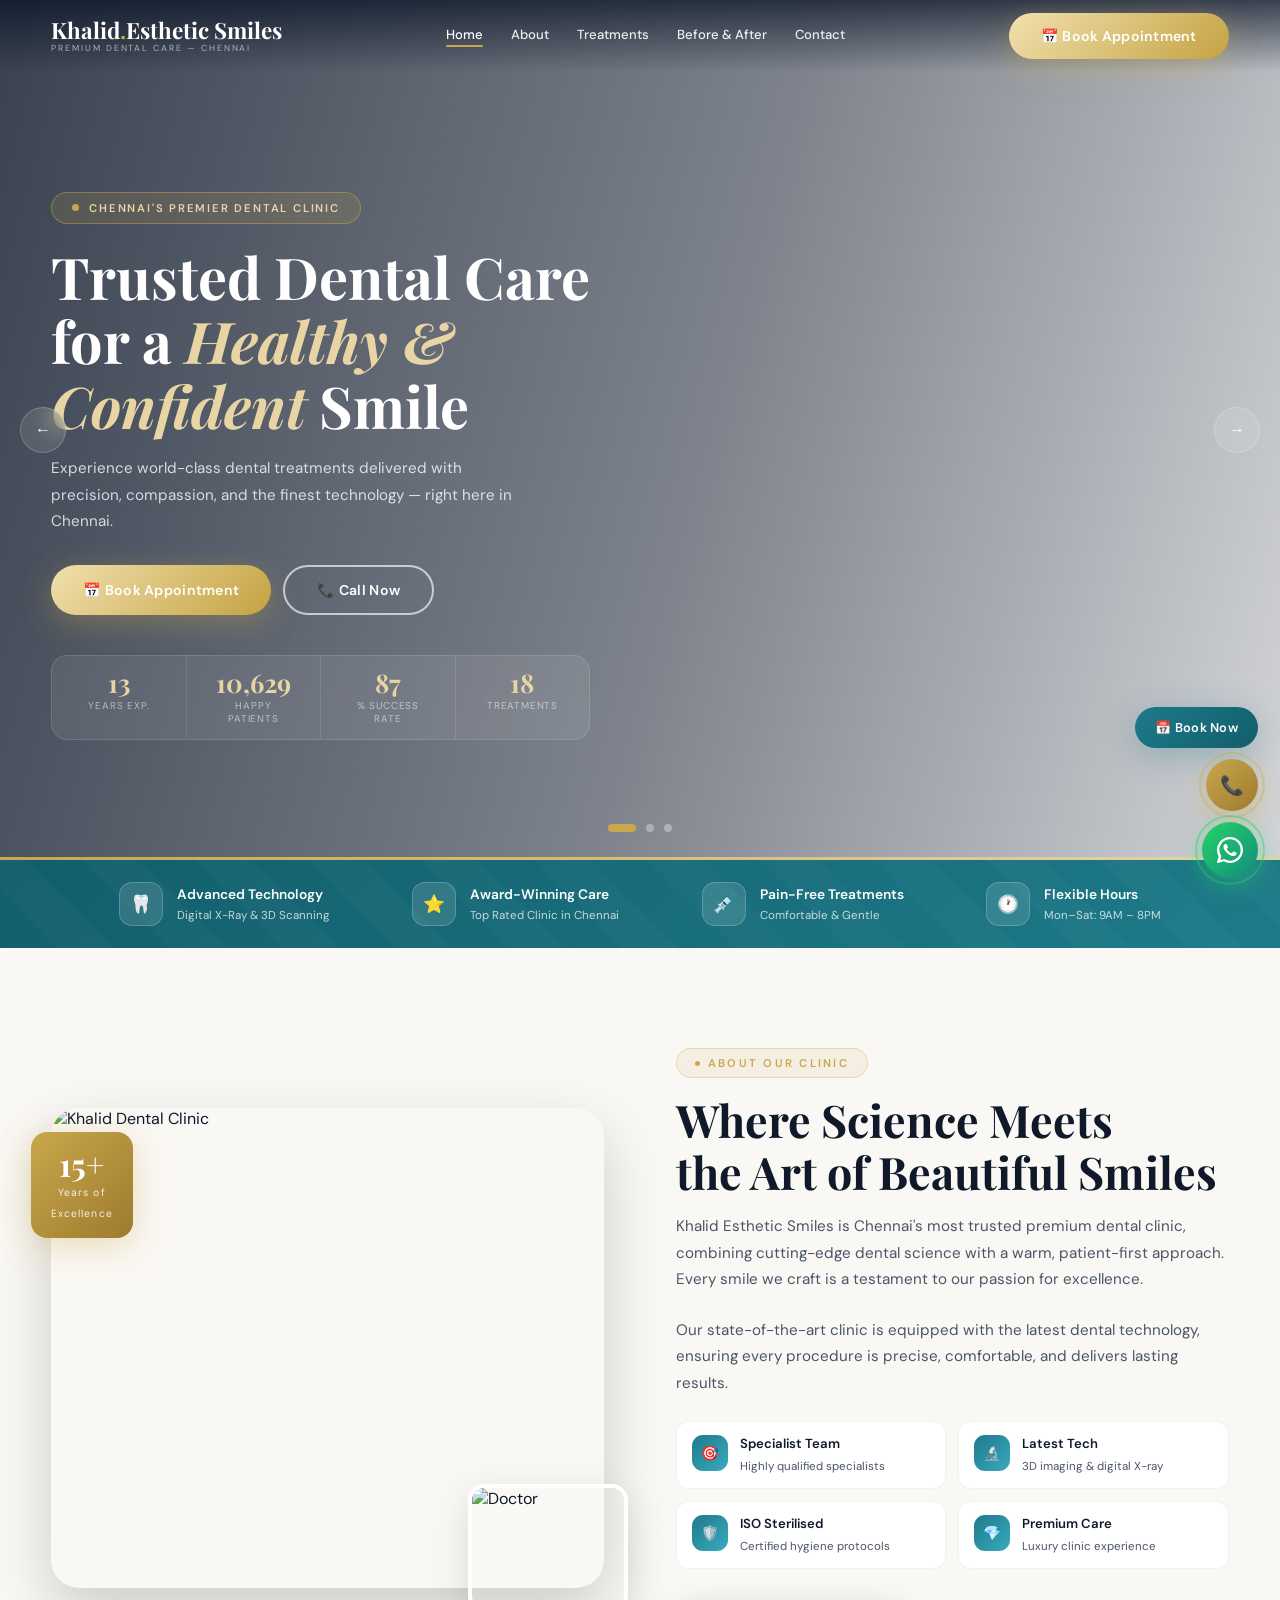
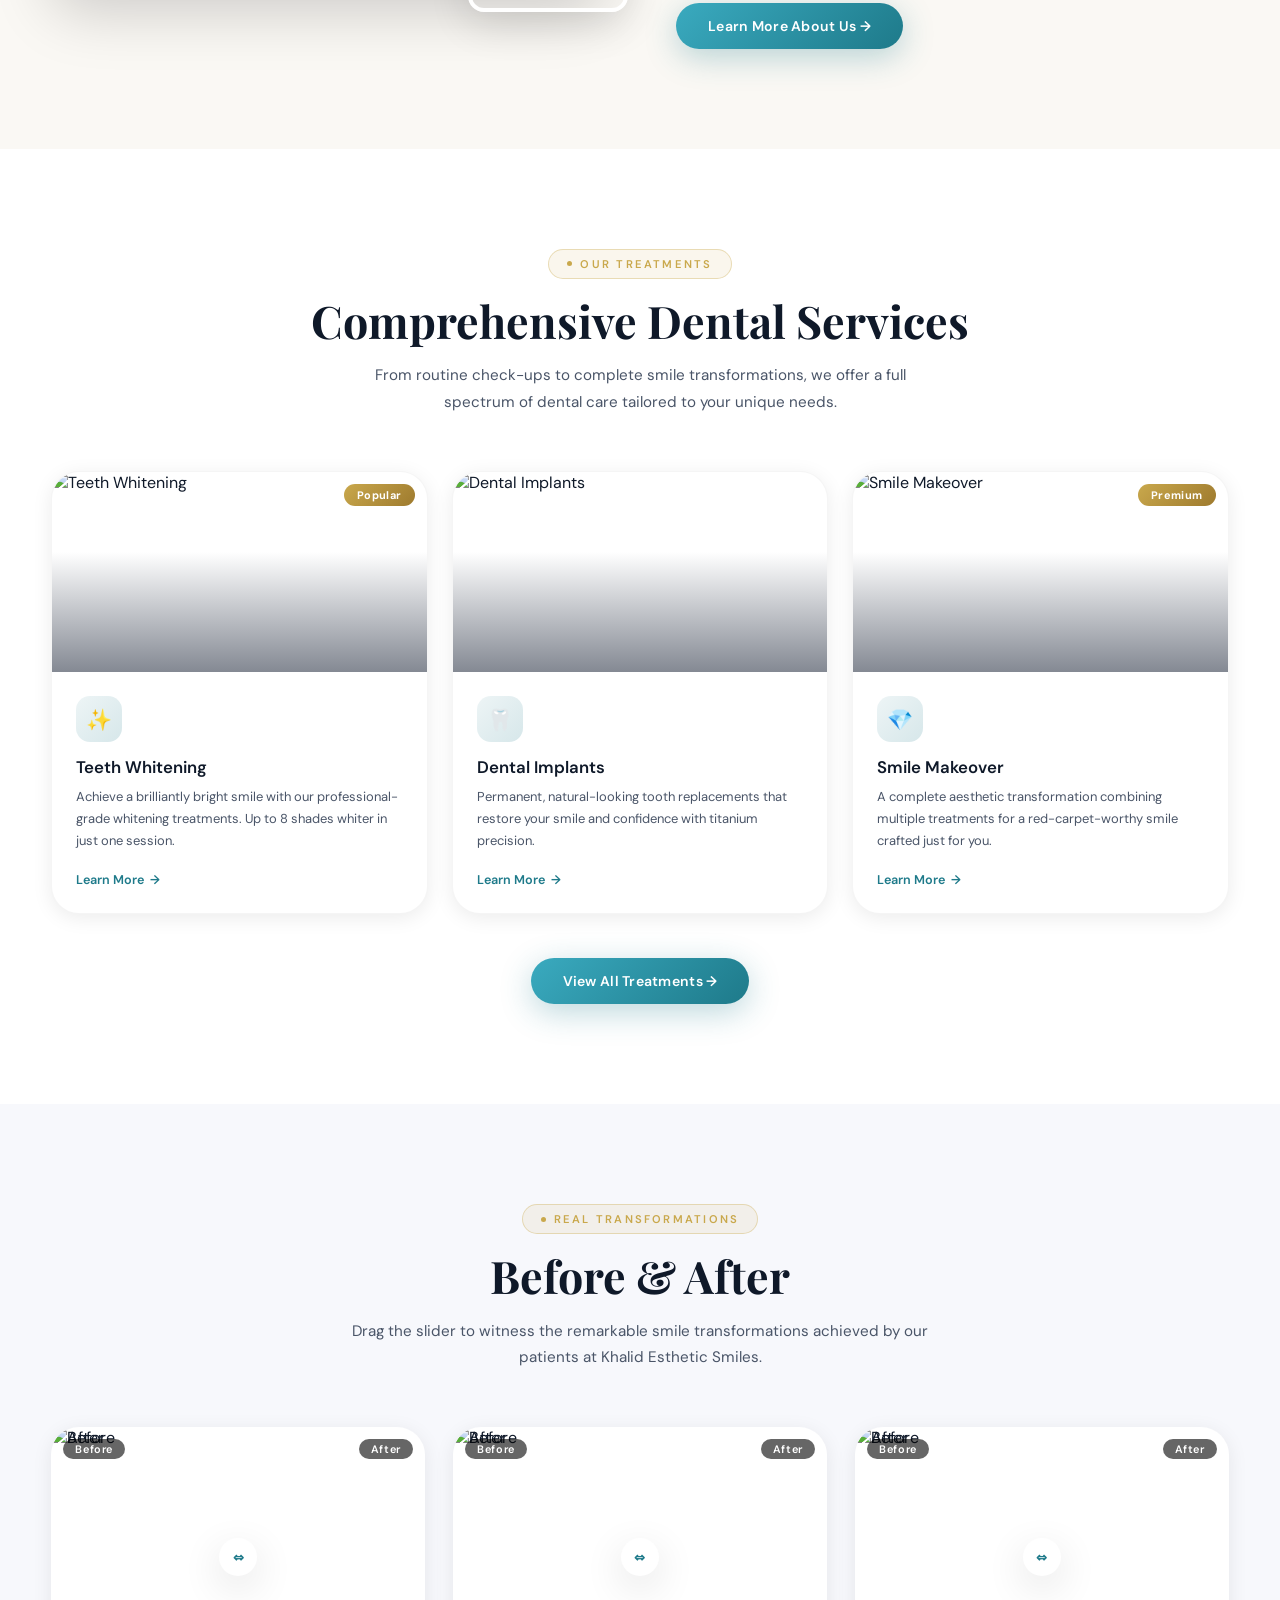
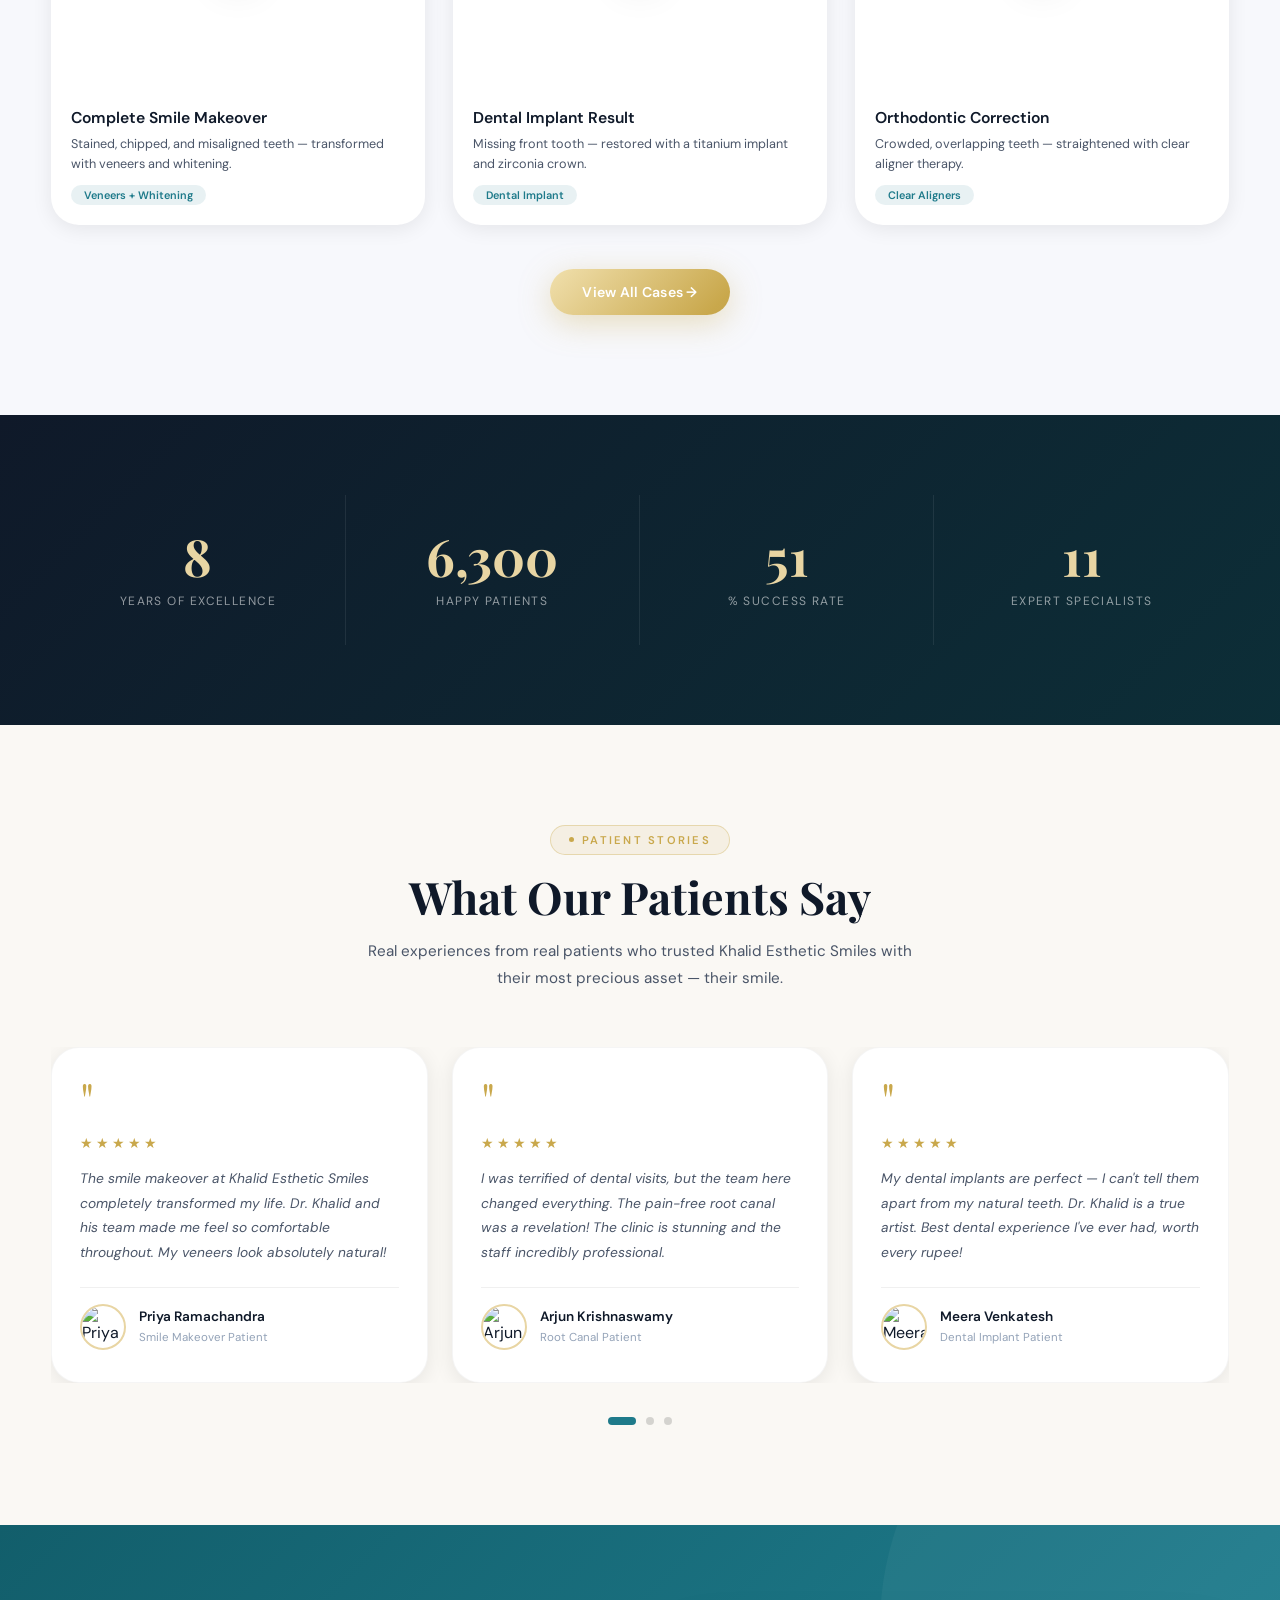
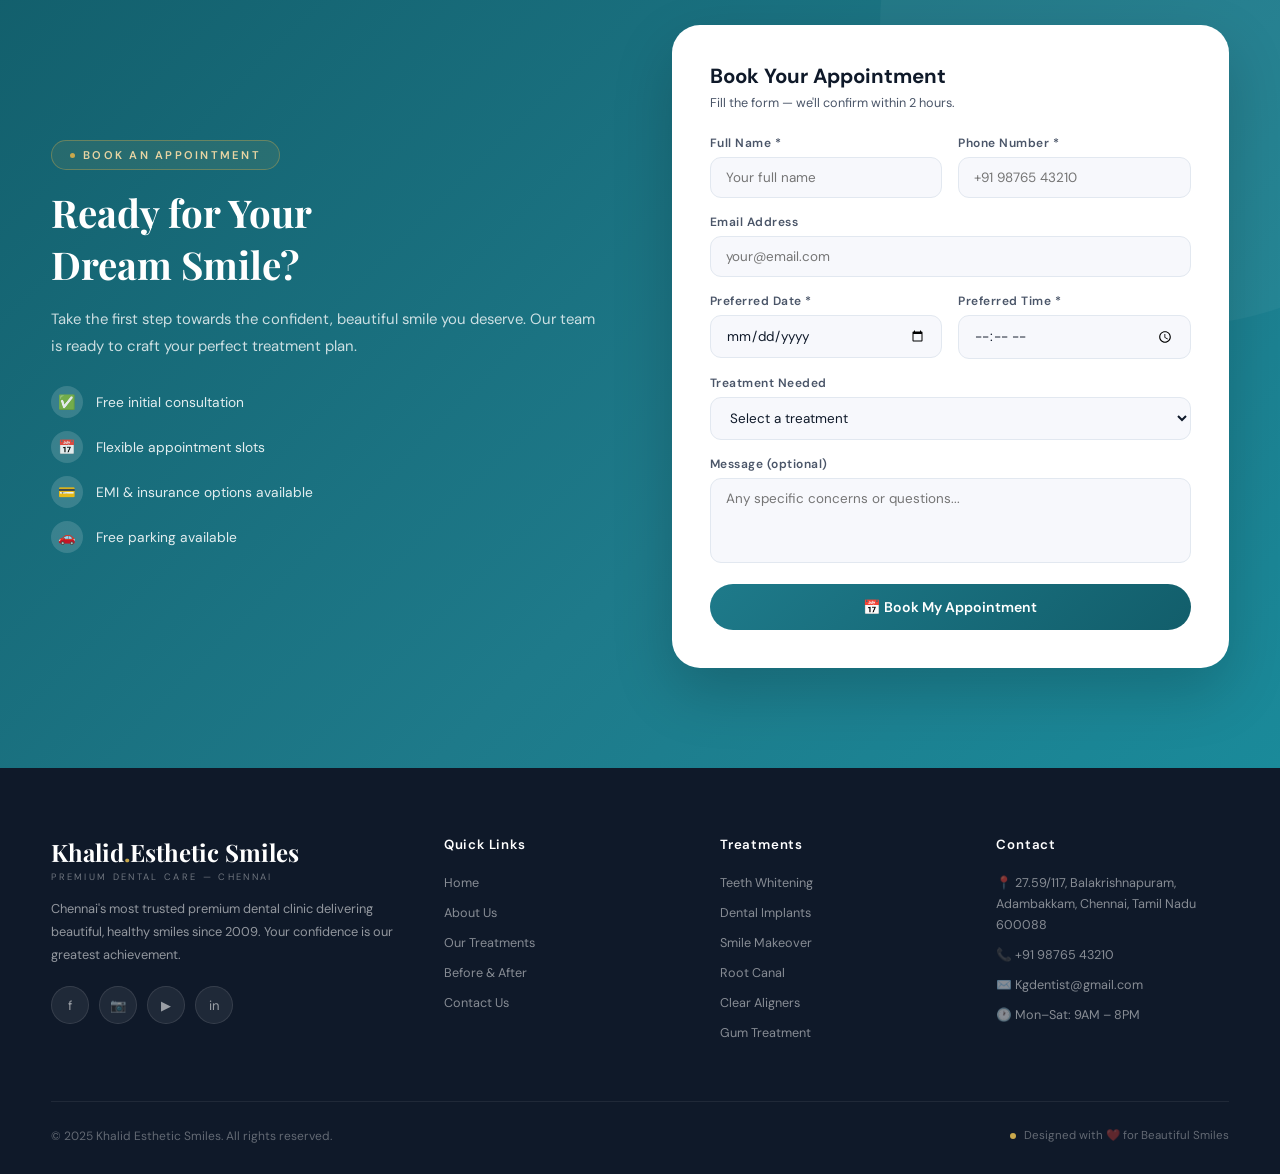
==== pages/index.html @ a2b53bfa "Initial commit - Khalid Aesthetic Smiles dental website" ====
<!DOCTYPE html>
<html lang="en">
<head>
<meta charset="UTF-8">
<meta name="viewport" content="width=device-width, initial-scale=1.0">
<title>Khalid Esthetic Smiles | Premium Dental Care – Chennai</title>
<meta name="description" content="Khalid Esthetic Smiles – Chennai's trusted premium dental clinic. Teeth whitening, implants, smile makeovers, braces, root canals & more.">
<link rel="preconnect" href="https://fonts.googleapis.com">
<link href="https://fonts.googleapis.com/css2?family=Playfair+Display:ital,wght@0,400;0,600;0,700;1,400;1,600&family=DM+Sans:wght@300;400;500;600&display=swap" rel="stylesheet">
<link rel="stylesheet" href="../css/style.css">
</head>
<body>

<!-- ══ NAVBAR ══ -->
<nav id="navbar">
  <div class="container">
    <div class="nav-inner">
      <a class="logo" href="../index.html">
        <span class="logo-main">Khalid<span class="logo-dot">.</span>Esthetic Smiles</span>
        <span class="logo-sub">Premium Dental Care — Chennai</span>
      </a>
      <div class="nav-links">
        <a href="../index.html" class="active">Home</a>
        <a href="pages/about.html">About</a>
        <a href="pages/treatments.html">Treatments</a>
        <a href="pages/before-after.html">Before &amp; After</a>
        <a href="pages/contact.html">Contact</a>
      </div>
      <div class="nav-cta">
        <button class="btn btn-gold" onclick="scrollToAppt()">📅 Book Appointment</button>
      </div>
      <div class="hamburger" onclick="toggleMobile()">
        <span></span><span></span><span></span>
      </div>
    </div>
  </div>
</nav>

<!-- Mobile Menu -->
<div class="mobile-menu" id="mobileMenu">
  <span class="mobile-close" onclick="toggleMobile()">✕</span>
  <a href="index.html" onclick="toggleMobile()">Home</a>
  <a href="pages/about.html" onclick="toggleMobile()">About Us</a>
  <a href="pages/treatments.html" onclick="toggleMobile()">Treatments</a>
  <a href="pages/before-after.html" onclick="toggleMobile()">Before &amp; After</a>
  <a href="pages/contact.html" onclick="toggleMobile()">Contact</a>
  <button class="btn btn-gold" onclick="scrollToAppt();toggleMobile()">📅 Book Appointment</button>
</div>

<!-- ══ HERO SLIDER ══ -->
<section id="hero">
  <div class="slides-wrap">
    <div class="slide slide-1 active">
      <div class="slide-bg"></div>
      <div class="slide-overlay"></div>
    </div>
    <div class="slide slide-2">
      <div class="slide-bg"></div>
      <div class="slide-overlay"></div>
    </div>
    <div class="slide slide-3">
      <div class="slide-bg"></div>
      <div class="slide-overlay"></div>
    </div>
  </div>

  <!-- Progress bar -->
  <div class="slide-progress" id="slideProgress"></div>

  <div class="container hero-content">
    <div class="hero-inner">
      <div class="hero-badge">
        <span class="badge-dot"></span>
        Chennai's Premier Dental Clinic
      </div>
      <h1 class="hero-title">
        Trusted Dental Care<br>for a <em>Healthy &amp;<br>Confident</em> Smile
      </h1>
      <p class="hero-sub">
        Experience world-class dental treatments delivered with precision, compassion, and the finest technology — right here in Chennai.
      </p>
      <div class="hero-btns">
        <button class="btn btn-gold" onclick="scrollToAppt()">📅 Book Appointment</button>
        <a class="btn btn-outline" href="tel:+919876543210">📞 Call Now</a>
      </div>
      <div class="hero-stats">
        <div class="hero-stat">
          <span class="hero-stat-num" data-target="15">0</span>
          <span class="hero-stat-label">Years Exp.</span>
        </div>
        <div class="hero-stat">
          <span class="hero-stat-num" data-target="12000">0</span>
          <span class="hero-stat-label">Happy Patients</span>
        </div>
        <div class="hero-stat">
          <span class="hero-stat-num" data-target="98">0</span>
          <span class="hero-stat-label">% Success Rate</span>
        </div>
        <div class="hero-stat">
          <span class="hero-stat-num" data-target="20">0</span>
          <span class="hero-stat-label">Treatments</span>
        </div>
      </div>
    </div>
  </div>

  <div class="slide-arrows">
    <button class="arrow" onclick="changeSlide(-1)">&#8592;</button>
    <button class="arrow" onclick="changeSlide(1)">&#8594;</button>
  </div>
  <div class="slide-indicators">
    <div class="dot active" onclick="goSlide(0)"></div>
    <div class="dot" onclick="goSlide(1)"></div>
    <div class="dot" onclick="goSlide(2)"></div>
  </div>
</section>

<!-- ══ INTRO STRIP ══ -->
<div class="intro-strip">
  <div class="container">
    <div class="strip-inner">
      <div class="strip-item">
        <div class="strip-icon">🦷</div>
        <div class="strip-text"><strong>Advanced Technology</strong><span>Digital X-Ray &amp; 3D Scanning</span></div>
      </div>
      <div class="strip-item">
        <div class="strip-icon">⭐</div>
        <div class="strip-text"><strong>Award-Winning Care</strong><span>Top Rated Clinic in Chennai</span></div>
      </div>
      <div class="strip-item">
        <div class="strip-icon">💉</div>
        <div class="strip-text"><strong>Pain-Free Treatments</strong><span>Comfortable &amp; Gentle</span></div>
      </div>
      <div class="strip-item">
        <div class="strip-icon">🕐</div>
        <div class="strip-text"><strong>Flexible Hours</strong><span>Mon–Sat: 9AM – 8PM</span></div>
      </div>
    </div>
  </div>
</div>

<!-- ══ ABOUT SHORT ══ -->
<section class="about-short">
  <div class="container">
    <div class="about-grid">
      <div class="about-img-wrap reveal-left">
        <div class="about-img-main">
          <img src="https://images.unsplash.com/photo-1609840114035-3c981b782dfe?w=900&q=85" alt="Khalid Dental Clinic">
        </div>
        <div class="about-img-float">
          <img src="https://images.unsplash.com/photo-1622253692010-333f2da6031d?w=300&q=80" alt="Doctor">
        </div>
        <div class="about-badge-float">
          <strong>15+</strong>
          <span>Years of<br>Excellence</span>
        </div>
      </div>
      <div class="about-text reveal-right">
        <div class="section-tag">About Our Clinic</div>
        <h2 class="section-title">Where Science Meets<br>the Art of Beautiful Smiles</h2>
        <p class="section-sub">Khalid Esthetic Smiles is Chennai's most trusted premium dental clinic, combining cutting-edge dental science with a warm, patient-first approach. Every smile we craft is a testament to our passion for excellence.</p>
        <p class="section-sub" style="margin-top:14px">Our state-of-the-art clinic is equipped with the latest dental technology, ensuring every procedure is precise, comfortable, and delivers lasting results.</p>
        <div class="about-features">
          <div class="about-feat"><div class="feat-icon">🎯</div><div class="feat-text"><strong>Specialist Team</strong><span>Highly qualified specialists</span></div></div>
          <div class="about-feat"><div class="feat-icon">🔬</div><div class="feat-text"><strong>Latest Tech</strong><span>3D imaging &amp; digital X-ray</span></div></div>
          <div class="about-feat"><div class="feat-icon">🛡️</div><div class="feat-text"><strong>ISO Sterilised</strong><span>Certified hygiene protocols</span></div></div>
          <div class="about-feat"><div class="feat-icon">💎</div><div class="feat-text"><strong>Premium Care</strong><span>Luxury clinic experience</span></div></div>
        </div>
        <div style="margin-top:34px">
          <a class="btn btn-teal" href="pages/about.html">Learn More About Us →</a>
        </div>
      </div>
    </div>
  </div>
</section>

<!-- ══ SERVICES ══ -->
<section class="services">
  <div class="container">
    <div class="services-header">
      <div class="section-tag reveal">Our Treatments</div>
      <h2 class="section-title reveal d1">Comprehensive Dental Services</h2>
      <p class="section-sub reveal d2">From routine check-ups to complete smile transformations, we offer a full spectrum of dental care tailored to your unique needs.</p>
    </div>
    <div class="services-grid">
      <div class="service-card reveal d1">
        <div class="service-img">
          <img src="https://images.unsplash.com/photo-1606811841689-23dfddce3e95?w=700&q=85" alt="Teeth Whitening">
          <div class="service-img-overlay"></div>
          <div class="service-badge">Popular</div>
        </div>
        <div class="service-body">
          <div class="service-icon">✨</div>
          <h3>Teeth Whitening</h3>
          <p>Achieve a brilliantly bright smile with our professional-grade whitening treatments. Up to 8 shades whiter in just one session.</p>
          <a class="learn-more" href="pages/treatments.html">Learn More <span>→</span></a>
        </div>
      </div>
      <div class="service-card reveal d2">
        <div class="service-img">
          <img src="https://images.unsplash.com/photo-1588776814546-1ffcf47267a5?w=700&q=85" alt="Dental Implants">
          <div class="service-img-overlay"></div>
        </div>
        <div class="service-body">
          <div class="service-icon">🦷</div>
          <h3>Dental Implants</h3>
          <p>Permanent, natural-looking tooth replacements that restore your smile and confidence with titanium precision.</p>
          <a class="learn-more" href="pages/treatments.html">Learn More <span>→</span></a>
        </div>
      </div>
      <div class="service-card reveal d3">
        <div class="service-img">
          <img src="https://images.unsplash.com/photo-1629909615184-74f495363b67?w=700&q=85" alt="Smile Makeover">
          <div class="service-img-overlay"></div>
          <div class="service-badge">Premium</div>
        </div>
        <div class="service-body">
          <div class="service-icon">💎</div>
          <h3>Smile Makeover</h3>
          <p>A complete aesthetic transformation combining multiple treatments for a red-carpet-worthy smile crafted just for you.</p>
          <a class="learn-more" href="pages/treatments.html">Learn More <span>→</span></a>
        </div>
      </div>
    </div>
    <div style="text-align:center;margin-top:44px">
      <a class="btn btn-teal" href="pages/treatments.html">View All Treatments →</a>
    </div>
  </div>
</section>

<!-- ══ BEFORE AFTER PREVIEW ══ -->
<section class="before-after">
  <div class="container">
    <div class="ba-header">
      <div class="section-tag reveal">Real Transformations</div>
      <h2 class="section-title reveal d1">Before &amp; After</h2>
      <p class="section-sub reveal d2">Drag the slider to witness the remarkable smile transformations achieved by our patients at Khalid Esthetic Smiles.</p>
    </div>
    <div class="ba-grid">
      <div class="ba-card reveal d1">
        <div class="ba-compare" id="ba1">
          <div class="ba-before"><img src="https://images.unsplash.com/photo-1596701062351-8ac031d2a000?w=600&q=80" alt="Before"></div>
          <div class="ba-after" id="ba1-after"><img src="https://images.unsplash.com/photo-1606811841689-23dfddce3e95?w=600&q=80" alt="After"></div>
          <div class="ba-divider" id="ba1-div"></div>
          <div class="ba-handle" id="ba1-hdl">⇔</div>
          <div class="ba-labels"><span class="ba-label">Before</span><span class="ba-label">After</span></div>
        </div>
        <div class="ba-info"><h3>Complete Smile Makeover</h3><p>Stained, chipped, and misaligned teeth — transformed with veneers and whitening.</p><span class="ba-tag">Veneers + Whitening</span></div>
      </div>
      <div class="ba-card reveal d2">
        <div class="ba-compare" id="ba2">
          <div class="ba-before"><img src="https://images.unsplash.com/photo-1559190394-df5a28aab5c5?w=600&q=80" alt="Before"></div>
          <div class="ba-after" id="ba2-after"><img src="https://images.unsplash.com/photo-1629909613654-28e377c37b09?w=600&q=80" alt="After"></div>
          <div class="ba-divider" id="ba2-div"></div>
          <div class="ba-handle" id="ba2-hdl">⇔</div>
          <div class="ba-labels"><span class="ba-label">Before</span><span class="ba-label">After</span></div>
        </div>
        <div class="ba-info"><h3>Dental Implant Result</h3><p>Missing front tooth — restored with a titanium implant and zirconia crown.</p><span class="ba-tag">Dental Implant</span></div>
      </div>
      <div class="ba-card reveal d3">
        <div class="ba-compare" id="ba3">
          <div class="ba-before"><img src="https://images.unsplash.com/photo-1612872087720-bb876e2e67d1?w=600&q=80" alt="Before"></div>
          <div class="ba-after" id="ba3-after"><img src="https://images.unsplash.com/photo-1606811971618-4486d14f3f99?w=600&q=80" alt="After"></div>
          <div class="ba-divider" id="ba3-div"></div>
          <div class="ba-handle" id="ba3-hdl">⇔</div>
          <div class="ba-labels"><span class="ba-label">Before</span><span class="ba-label">After</span></div>
        </div>
        <div class="ba-info"><h3>Orthodontic Correction</h3><p>Crowded, overlapping teeth — straightened with clear aligner therapy.</p><span class="ba-tag">Clear Aligners</span></div>
      </div>
    </div>
    <div style="text-align:center;margin-top:44px">
      <a class="btn btn-gold" href="pages/before-after.html">View All Cases →</a>
    </div>
  </div>
</section>

<!-- ══ COUNTERS ══ -->
<section class="counters">
  <div class="container">
    <div class="counters-grid">
      <div class="counter-item reveal"><div class="counter-num count-anim" data-target="15">0</div><div class="counter-label">Years of Excellence</div></div>
      <div class="counter-item reveal d1"><div class="counter-num count-anim" data-target="12000">0</div><div class="counter-label">Happy Patients</div></div>
      <div class="counter-item reveal d2"><div class="counter-num count-anim" data-target="98">0</div><div class="counter-label">% Success Rate</div></div>
      <div class="counter-item reveal d3"><div class="counter-num count-anim" data-target="20">0</div><div class="counter-label">Expert Specialists</div></div>
    </div>
  </div>
</section>

<!-- ══ TESTIMONIALS ══ -->
<section class="testimonials">
  <div class="container">
    <div class="test-header">
      <div class="section-tag reveal">Patient Stories</div>
      <h2 class="section-title reveal d1">What Our Patients Say</h2>
      <p class="section-sub reveal d2">Real experiences from real patients who trusted Khalid Esthetic Smiles with their most precious asset — their smile.</p>
    </div>
    <div class="test-slider-wrap">
      <div class="test-track" id="testTrack">
        <div class="test-card">
          <div class="test-quote-icon">"</div>
          <div class="test-stars">★★★★★</div>
          <p class="test-text">The smile makeover at Khalid Esthetic Smiles completely transformed my life. Dr. Khalid and his team made me feel so comfortable throughout. My veneers look absolutely natural!</p>
          <div class="test-author"><div class="test-avatar"><img src="https://images.unsplash.com/photo-1438761681033-6461ffad8d80?w=100&q=80" alt="Priya"></div><div class="test-name"><strong>Priya Ramachandra</strong><span>Smile Makeover Patient</span></div></div>
        </div>
        <div class="test-card">
          <div class="test-quote-icon">"</div>
          <div class="test-stars">★★★★★</div>
          <p class="test-text">I was terrified of dental visits, but the team here changed everything. The pain-free root canal was a revelation! The clinic is stunning and the staff incredibly professional.</p>
          <div class="test-author"><div class="test-avatar"><img src="https://images.unsplash.com/photo-1500648767791-00dcc994a43e?w=100&q=80" alt="Arjun"></div><div class="test-name"><strong>Arjun Krishnaswamy</strong><span>Root Canal Patient</span></div></div>
        </div>
        <div class="test-card">
          <div class="test-quote-icon">"</div>
          <div class="test-stars">★★★★★</div>
          <p class="test-text">My dental implants are perfect — I can't tell them apart from my natural teeth. Dr. Khalid is a true artist. Best dental experience I've ever had, worth every rupee!</p>
          <div class="test-author"><div class="test-avatar"><img src="https://images.unsplash.com/photo-1494790108755-2616b612b786?w=100&q=80" alt="Meera"></div><div class="test-name"><strong>Meera Venkatesh</strong><span>Dental Implant Patient</span></div></div>
        </div>
        <div class="test-card">
          <div class="test-quote-icon">"</div>
          <div class="test-stars">★★★★★</div>
          <p class="test-text">Clear aligners from Khalid Esthetic Smiles gave me the straight smile I always wanted — without anyone knowing I was wearing them! Fantastic results in 10 months.</p>
          <div class="test-author"><div class="test-avatar"><img src="https://images.unsplash.com/photo-1507003211169-0a1dd7228f2d?w=100&q=80" alt="Karthik"></div><div class="test-name"><strong>Karthik Sundaram</strong><span>Clear Aligner Patient</span></div></div>
        </div>
        <div class="test-card">
          <div class="test-quote-icon">"</div>
          <div class="test-stars">★★★★★</div>
          <p class="test-text">From the moment I walked in, I knew this was a premium experience. The whitening results are incredible — my teeth are 8 shades whiter and my confidence has skyrocketed!</p>
          <div class="test-author"><div class="test-avatar"><img src="https://images.unsplash.com/photo-1544005313-94ddf0286df2?w=100&q=80" alt="Ananya"></div><div class="test-name"><strong>Ananya Subramaniam</strong><span>Whitening Patient</span></div></div>
        </div>
      </div>
    </div>
    <div class="test-nav" id="testNav">
      <div class="test-dot active" onclick="goTest(0)"></div>
      <div class="test-dot" onclick="goTest(1)"></div>
      <div class="test-dot" onclick="goTest(2)"></div>
    </div>
  </div>
</section>

<!-- ══ APPOINTMENT FORM ══ -->
<section class="appt-section" id="appointment">
  <div class="container">
    <div class="appt-inner">
      <div class="appt-text reveal-left">
        <div class="section-tag" style="color:var(--gold-lt);border-color:rgba(201,168,76,0.4);background:rgba(201,168,76,0.1)">Book an Appointment</div>
        <h2>Ready for Your<br>Dream Smile?</h2>
        <p>Take the first step towards the confident, beautiful smile you deserve. Our team is ready to craft your perfect treatment plan.</p>
        <div class="appt-features">
          <div class="appt-feat"><div class="appt-feat-icon">✅</div><span>Free initial consultation</span></div>
          <div class="appt-feat"><div class="appt-feat-icon">📅</div><span>Flexible appointment slots</span></div>
          <div class="appt-feat"><div class="appt-feat-icon">💳</div><span>EMI &amp; insurance options available</span></div>
          <div class="appt-feat"><div class="appt-feat-icon">🚗</div><span>Free parking available</span></div>
        </div>
      </div>
      <div class="appt-form-wrap reveal-right">
        <h3 class="form-title">Book Your Appointment</h3>
        <p class="form-sub">Fill the form — we'll confirm within 2 hours.</p>
        <div id="apptForm">
          <div class="form-row">
            <div class="form-group"><label>Full Name *</label><input type="text" placeholder="Your full name"></div>
            <div class="form-group"><label>Phone Number *</label><input type="tel" placeholder="+91 98765 43210"></div>
          </div>
          <div class="form-group"><label>Email Address</label><input type="email" placeholder="your@email.com"></div>
          <div class="form-row">
            <div class="form-group"><label>Preferred Date *</label><input type="date"></div>
            <div class="form-group"><label>Preferred Time *</label><input type="time"></div>
          </div>
          <div class="form-group">
            <label>Treatment Needed</label>
            <select>
              <option value="">Select a treatment</option>
              <option>Teeth Whitening</option><option>Dental Implants</option>
              <option>Root Canal Treatment</option><option>Smile Makeover</option>
              <option>Braces &amp; Aligners</option><option>Cosmetic Dentistry</option>
              <option>Gum Treatment</option><option>General Checkup</option>
            </select>
          </div>
          <div class="form-group"><label>Message (optional)</label><textarea placeholder="Any specific concerns or questions..."></textarea></div>
          <button class="submit-btn" onclick="submitAppt()">📅 Book My Appointment</button>
        </div>
        <div class="success-msg" id="apptSuccess">
          <div class="check">🎉</div>
          <h4>Appointment Booked!</h4>
          <p>We'll confirm via WhatsApp or call within 2 hours. See you at Khalid Esthetic Smiles!</p>
        </div>
      </div>
    </div>
  </div>
</section>

<!-- ══ FOOTER ══ -->
<footer>
  <div class="container">
    <div class="footer-grid">
      <div class="footer-brand">
        <div class="flogo">Khalid<span style="color:var(--gold)">.</span>Esthetic Smiles</div>
        <div style="font-size:0.58rem;letter-spacing:0.25em;text-transform:uppercase;color:rgba(255,255,255,0.4);margin-top:3px">Premium Dental Care — Chennai</div>
        <p class="footer-about">Chennai's most trusted premium dental clinic delivering beautiful, healthy smiles since 2009. Your confidence is our greatest achievement.</p>
        <div class="footer-socials">
          <a class="social-btn" href="#" title="Facebook">f</a>
          <a class="social-btn" href="#" title="Instagram">📷</a>
          <a class="social-btn" href="#" title="YouTube">▶</a>
          <a class="social-btn" href="#" title="LinkedIn">in</a>
        </div>
      </div>
      <div class="footer-col">
        <h4>Quick Links</h4>
        <ul>
          <li><a href="index.html">Home</a></li>
          <li><a href="pages/about.html">About Us</a></li>
          <li><a href="pages/treatments.html">Our Treatments</a></li>
          <li><a href="pages/before-after.html">Before &amp; After</a></li>
          <li><a href="pages/contact.html">Contact Us</a></li>
        </ul>
      </div>
      <div class="footer-col">
        <h4>Treatments</h4>
        <ul>
          <li><a href="pages/treatments.html">Teeth Whitening</a></li>
          <li><a href="pages/treatments.html">Dental Implants</a></li>
          <li><a href="pages/treatments.html">Smile Makeover</a></li>
          <li><a href="pages/treatments.html">Root Canal</a></li>
          <li><a href="pages/treatments.html">Clear Aligners</a></li>
          <li><a href="pages/treatments.html">Gum Treatment</a></li>
        </ul>
      </div>
      <div class="footer-col">
        <h4>Contact</h4>
        <ul>
          <li><a href="#">📍 27.59/117, Balakrishnapuram, Adambakkam, Chennai, Tamil Nadu 600088</a></li>
          <li><a href="tel:+919876543210">📞 +91 98765 43210</a></li>
          <li><a href="mailto:Kgdentist@gmail.com ">✉️ Kgdentist@gmail.com </a></li>
          <li><a href="#">🕐 Mon–Sat: 9AM – 8PM</a></li>
        </ul>
      </div>
    </div>
    <div class="footer-bottom">
      <div class="footer-copy">© 2025 Khalid Esthetic Smiles. All rights reserved.</div>
      <div class="footer-badge"><div class="gold-dot"></div>Designed with ❤️ for Beautiful Smiles</div>
    </div>
  </div>
</footer>

<!-- ══ FLOATING ACTION BUTTONS ══ -->
<div class="float-actions">
  <button class="float-book" onclick="scrollToAppt()">📅 Book Now</button>
  <div class="float-call-wrap">
    <span class="float-tooltip">Call Us</span>
    <a class="float-call" href="tel:+919876543210" title="Call Us">📞</a>
  </div>
  <div class="float-wa-wrap">
    <span class="float-tooltip">WhatsApp Us</span>
    <a class="float-wa" href="https://wa.me/919876543210" target="_blank" title="WhatsApp Us">
      <svg width="26" height="26" viewBox="0 0 24 24" fill="white"><path d="M17.472 14.382c-.297-.149-1.758-.867-2.03-.967-.273-.099-.471-.148-.67.15-.197.297-.767.966-.94 1.164-.173.199-.347.223-.644.075-.297-.15-1.255-.463-2.39-1.475-.883-.788-1.48-1.761-1.653-2.059-.173-.297-.018-.458.13-.606.134-.133.298-.347.446-.52.149-.174.198-.298.298-.497.099-.198.05-.371-.025-.52-.075-.149-.669-1.612-.916-2.207-.242-.579-.487-.5-.669-.51-.173-.008-.371-.01-.57-.01-.198 0-.52.074-.792.372-.272.297-1.04 1.016-1.04 2.479 0 1.462 1.065 2.875 1.213 3.074.149.198 2.096 3.2 5.077 4.487.709.306 1.262.489 1.694.625.712.227 1.36.195 1.871.118.571-.085 1.758-.719 2.006-1.413.248-.694.248-1.289.173-1.413-.074-.124-.272-.198-.57-.347z"/><path d="M12 0C5.373 0 0 5.373 0 12c0 2.114.548 4.103 1.508 5.836L.057 23.293a.5.5 0 00.607.65l5.674-1.484A11.945 11.945 0 0012 24c6.627 0 12-5.373 12-12S18.627 0 12 0zm0 21.818a9.794 9.794 0 01-4.964-1.349l-.356-.212-3.668.96.977-3.572-.232-.368A9.818 9.818 0 012.182 12C2.182 6.578 6.578 2.182 12 2.182S21.818 6.578 21.818 12 17.422 21.818 12 21.818z"/></svg>
    </a>
  </div>
</div>

<script src="../js/main.js"></script>
</body>
</html>
---- css/style.css ----
/* ══════════════════════════════════════════════
   KHALID ESTHETIC SMILES — MASTER STYLESHEET
   ══════════════════════════════════════════════ */

@import url('https://fonts.googleapis.com/css2?family=Playfair+Display:ital,wght@0,400;0,600;0,700;1,400;1,600&family=DM+Sans:wght@300;400;500;600&family=DM+Serif+Display:ital@0;1&display=swap');

:root {
  --gold: #C9A84C;
  --gold-lt: #E8D5A3;
  --gold-dk: #9E7A2E;
  --gold-shine: #F5E6B8;
  --teal: #1E7A8A;
  --teal-lt: #3AAABF;
  --teal-dk: #125E6B;
  --white: #FFFFFF;
  --off-white: #F7F8FC;
  --cream: #FAF8F4;
  --text: #0F1929;
  --text-md: #4A5568;
  --text-lt: #94A3B8;
  --glass: rgba(255,255,255,0.75);
  --glass-border: rgba(255,255,255,0.3);
  --shadow-xs: 0 2px 8px rgba(0,0,0,0.06);
  --shadow-sm: 0 4px 20px rgba(0,0,0,0.08);
  --shadow-md: 0 12px 40px rgba(0,0,0,0.12);
  --shadow-lg: 0 24px 60px rgba(0,0,0,0.18);
  --shadow-gold: 0 8px 32px rgba(201,168,76,0.35);
  --shadow-teal: 0 8px 32px rgba(30,122,138,0.3);
  --radius: 16px;
  --radius-lg: 28px;
  --radius-xl: 40px;
  --ease: cubic-bezier(0.4,0,0.2,1);
  --spring: cubic-bezier(0.34,1.56,0.64,1);
  --t: 0.35s;
  --navbar-h: 72px; /* ✅ Fixed navbar height variable */
}

*, *::before, *::after { margin:0; padding:0; box-sizing:border-box; }
html { scroll-behavior:smooth; font-size:16px; }
body { font-family:'DM Sans',sans-serif; color:var(--text); background:var(--white); overflow-x:hidden; }
img { max-width:100%; display:block; }
a { text-decoration:none; color:inherit; }
ul { list-style:none; }

/* ── UTILITY ── */
.container { width:92%; max-width:1240px; margin:0 auto; }
.section-tag {
  display:inline-flex; align-items:center; gap:8px;
  font-size:0.7rem; font-weight:600; letter-spacing:0.2em; text-transform:uppercase;
  color:var(--gold); background:rgba(201,168,76,0.1);
  border:1px solid rgba(201,168,76,0.35); padding:7px 18px;
  border-radius:50px; margin-bottom:16px;
}
.section-tag::before { content:''; width:5px; height:5px; border-radius:50%; background:var(--gold); }
.section-title {
  font-family:'Playfair Display',serif;
  font-size:clamp(1.8rem,3.5vw,2.8rem); /* ✅ Reduced from 3.2rem */
  font-weight:700; line-height:1.15; color:var(--text); margin-bottom:16px;
}
.section-sub { font-size:0.95rem; color:var(--text-md); line-height:1.75; max-width:580px; }
.btn {
  display:inline-flex; align-items:center; gap:9px;
  padding:14px 32px; border-radius:50px;
  font-family:'DM Sans',sans-serif; font-size:0.88rem; font-weight:600;
  cursor:pointer; border:none; transition:all var(--t) var(--ease);
  letter-spacing:0.02em; position:relative; overflow:hidden;
}
.btn::after {
  content:''; position:absolute; inset:0;
  background:rgba(255,255,255,0.15); opacity:0;
  transition:opacity var(--t);
}
.btn:hover::after { opacity:1; }
.btn-gold {
  background:linear-gradient(135deg,var(--gold-shine),var(--gold),var(--gold-dk));
  background-size:200% 200%; background-position:0% 50%;
  color:#fff; box-shadow:var(--shadow-gold);
}
.btn-gold:hover { background-position:100% 50%; transform:translateY(-2px); box-shadow:0 16px 40px rgba(201,168,76,0.5); }
.btn-outline { background:transparent; color:var(--white); border:2px solid rgba(255,255,255,0.65); }
.btn-outline:hover { background:rgba(255,255,255,0.15); border-color:rgba(255,255,255,0.9); }
.btn-teal { background:linear-gradient(135deg,var(--teal-lt),var(--teal),var(--teal-dk)); background-size:200% 200%; color:#fff; box-shadow:var(--shadow-teal); }
.btn-teal:hover { transform:translateY(-2px); box-shadow:0 16px 40px rgba(30,122,138,0.45); background-position:100% 50%; }
.reveal { opacity:0; transform:translateY(40px); transition:opacity 0.75s ease,transform 0.75s ease; }
.reveal.visible { opacity:1; transform:none; }
.reveal-left { opacity:0; transform:translateX(-50px); transition:opacity 0.75s ease,transform 0.75s ease; }
.reveal-left.visible { opacity:1; transform:none; }
.reveal-right { opacity:0; transform:translateX(50px); transition:opacity 0.75s ease,transform 0.75s ease; }
.reveal-right.visible { opacity:1; transform:none; }
.d1{transition-delay:.1s}.d2{transition-delay:.2s}.d3{transition-delay:.3s}.d4{transition-delay:.4s}.d5{transition-delay:.5s}

/* ══════════════
   NAVBAR  ✅ FIXED
══════════════ */
#navbar {
  position:fixed; top:0; left:0; right:0; z-index:1000;
  height:var(--navbar-h);
  display:flex; align-items:center;
  padding:0;
  transition:all var(--t) var(--ease);
  /* ✅ Subtle gradient so it separates from hero without full block */
  background:linear-gradient(to bottom, rgba(8,18,36,0.72) 0%, rgba(8,18,36,0) 100%);
}
#navbar.scrolled {
  background:rgba(255,255,255,0.97);
  backdrop-filter:blur(24px) saturate(180%);
  box-shadow:0 1px 0 rgba(0,0,0,0.06),var(--shadow-sm);
  height:64px;
}
.nav-inner { display:flex; align-items:center; justify-content:space-between; gap:20px; width:100%; }
.logo { display:flex; flex-direction:column; line-height:1; gap:2px; }
.logo-main {
  font-family:'Playfair Display',serif; font-size:1.4rem; font-weight:700; /* ✅ Slightly smaller */
  color:var(--white); transition:color var(--t);
}
.logo-dot { color:var(--gold); }
.logo-sub {
  font-size:0.55rem; letter-spacing:0.22em; text-transform:uppercase;
  color:rgba(255,255,255,0.6); transition:color var(--t);
}
#navbar.scrolled .logo-main { color:var(--text); }
#navbar.scrolled .logo-sub { color:var(--text-lt); }
.nav-links { display:flex; align-items:center; gap:28px; } /* ✅ Reduced gap */
.nav-links a {
  font-size:0.82rem; font-weight:500;
  color:rgba(255,255,255,0.9); transition:all var(--t);
  position:relative; padding-bottom:4px;
}
.nav-links a::after {
  content:''; position:absolute; bottom:0; left:0; width:0;
  height:2px; background:var(--gold); border-radius:2px; transition:width var(--t);
}
.nav-links a:hover { color:var(--white); }
.nav-links a:hover::after, .nav-links a.active::after { width:100%; }
.nav-links a.active { color:var(--white); }
#navbar.scrolled .nav-links a { color:var(--text-md); }
#navbar.scrolled .nav-links a:hover,
#navbar.scrolled .nav-links a.active { color:var(--teal); }
.nav-cta { display:flex; align-items:center; gap:10px; }
.hamburger { display:none; flex-direction:column; gap:5px; cursor:pointer; padding:6px; }
.hamburger span { width:26px; height:2px; background:var(--white); border-radius:2px; transition:all var(--t); display:block; }
#navbar.scrolled .hamburger span { background:var(--text); }

/* Mobile Menu */
.mobile-menu {
  display:none; position:fixed; inset:0;
  background:rgba(255,255,255,0.98); backdrop-filter:blur(24px);
  z-index:999; flex-direction:column; align-items:center;
  justify-content:center; gap:28px;
}
.mobile-menu.open { display:flex; animation:fadeIn 0.25s ease; }
@keyframes fadeIn { from{opacity:0} to{opacity:1} }
.mobile-menu a {
  font-size:1.5rem; font-family:'Playfair Display',serif;
  font-weight:600; color:var(--text); transition:color var(--t);
}
.mobile-menu a:hover { color:var(--teal); }
.mobile-close { position:absolute; top:24px; right:28px; font-size:1.6rem; cursor:pointer; color:var(--text-md); }

/* ══════════════
   HERO SLIDER  ✅ FIXED
══════════════ */
#hero {
  position:relative;
  height:100vh;
  min-height:600px;
  max-height:860px; /* ✅ Cap max height so it doesn't go too tall */
  overflow:hidden;
}

/* Slides */
.slides-wrap { position:absolute; inset:0; }
.slide { position:absolute; inset:0; opacity:0; transition:opacity 1.4s ease; z-index:1; }
.slide.active { opacity:1; z-index:2; }
.slide-bg {
  position:absolute; inset:0; background-size:cover; background-position:center;
  transform:scale(1.08); transition:transform 8s linear; will-change:transform;
}
.slide.active .slide-bg { transform:scale(1); }
.slide-overlay {
  position:absolute; inset:0;
  background:linear-gradient(105deg,rgba(8,18,36,0.80) 0%,rgba(8,18,36,0.52) 55%,rgba(8,18,36,0.18) 100%);
}

.slide-1 .slide-bg { background-image:url('https://images.unsplash.com/photo-1606811971618-4486d14f3f99?w=1800&q=90'); }
.slide-2 .slide-bg { background-image:url('https://images.unsplash.com/photo-1629909615184-74f495363b67?w=1800&q=90'); }
.slide-3 .slide-bg { background-image:url('https://images.unsplash.com/photo-1588776814546-1ffcf47267a5?w=1800&q=90'); }

/* ✅ Hero Content — properly spaced below navbar */
.hero-content {
  position:relative; z-index:10; height:100%;
  display:flex; align-items:center;
  padding-top:var(--navbar-h); /* ✅ Exactly navbar height — no overlap */
}
.hero-inner { max-width:600px; } /* ✅ Constrained width */

.hero-badge {
  display:inline-flex; align-items:center; gap:10px;
  background:rgba(201,168,76,0.15); border:1px solid rgba(201,168,76,0.45);
  backdrop-filter:blur(10px); border-radius:50px;
  padding:8px 20px; color:var(--gold-lt);
  font-size:0.7rem; font-weight:600; letter-spacing:0.16em;
  text-transform:uppercase; margin-bottom:20px; /* ✅ Tighter margin */
  animation:slideDown 0.8s var(--spring) 0.3s both;
}
.badge-dot {
  width:7px; height:7px; border-radius:50%; background:var(--gold);
  animation:pulseDot 2.2s infinite;
}
@keyframes pulseDot { 0%,100%{opacity:1;transform:scale(1)} 50%{opacity:0.5;transform:scale(1.6)} }
@keyframes slideDown { from{opacity:0;transform:translateY(-20px)} to{opacity:1;transform:none} }

/* ✅ KEY FIX — Hero title much smaller */
.hero-title {
  font-family:'Playfair Display',serif;
  font-size:clamp(2rem, 4.5vw, 3.6rem); /* ✅ Was clamp(2.6rem,6.5vw,5.2rem) — now 30% smaller */
  font-weight:700; color:var(--white);
  line-height:1.12; margin-bottom:18px;
  animation:heroUp 0.9s var(--ease) 0.5s both;
}
.hero-title em { color:var(--gold-lt); font-style:italic; }

.hero-sub {
  font-size:0.95rem; color:rgba(255,255,255,0.78); /* ✅ Slightly smaller */
  line-height:1.75; max-width:480px; margin-bottom:30px;
  animation:heroUp 0.9s var(--ease) 0.7s both;
}
@keyframes heroUp { from{opacity:0;transform:translateY(28px)} to{opacity:1;transform:none} }

.hero-btns {
  display:flex; flex-wrap:wrap; gap:12px; margin-bottom:40px; /* ✅ Tighter */
  animation:heroUp 0.9s var(--ease) 0.9s both;
}

/* ✅ Stats bar — more compact */
.hero-stats {
  display:flex; gap:0; flex-wrap:wrap;
  background:rgba(255,255,255,0.08); backdrop-filter:blur(14px);
  border:1px solid rgba(255,255,255,0.12); border-radius:16px;
  overflow:hidden; animation:heroUp 0.9s var(--ease) 1.1s both;
}
.hero-stat {
  padding:14px 24px; /* ✅ Reduced from 18px 32px */
  border-right:1px solid rgba(255,255,255,0.1); text-align:center;
  flex:1; min-width:80px;
}
.hero-stat:last-child { border-right:none; }
.hero-stat-num {
  font-family:'Playfair Display',serif; font-size:1.6rem; /* ✅ Reduced from 2rem */
  font-weight:700; color:var(--gold-lt); line-height:1; display:block;
}
.hero-stat-label {
  font-size:0.62rem; color:rgba(255,255,255,0.55);
  letter-spacing:0.08em; text-transform:uppercase; margin-top:4px; display:block;
}

/* Slide controls */
.slide-arrows {
  position:absolute; bottom:50%; transform:translateY(50%);
  width:100%; display:flex; justify-content:space-between;
  padding:0 20px; z-index:10; pointer-events:none;
}
.arrow {
  width:46px; height:46px; border-radius:50%; /* ✅ Slightly smaller */
  background:rgba(255,255,255,0.1); backdrop-filter:blur(12px);
  border:1px solid rgba(255,255,255,0.2);
  color:#fff; font-size:1rem; cursor:pointer;
  display:flex; align-items:center; justify-content:center;
  transition:all var(--t); pointer-events:all;
  font-weight:600;
}
.arrow:hover { background:var(--gold); border-color:var(--gold); transform:scale(1.08); }

.slide-indicators {
  position:absolute; bottom:28px; left:50%; transform:translateX(-50%);
  display:flex; gap:10px; z-index:10; align-items:center;
}
.dot {
  width:8px; height:8px; border-radius:50%;
  background:rgba(255,255,255,0.35); cursor:pointer; transition:all var(--t);
}
.dot.active { width:28px; border-radius:4px; background:var(--gold); }

/* Slide progress line */
.slide-progress {
  position:absolute; bottom:0; left:0; height:3px;
  background:linear-gradient(90deg,var(--gold),var(--gold-lt));
  z-index:10; transition:width 0.1s linear; width:0%;
}

/* ══════════════
   INTRO STRIP
══════════════ */
.intro-strip {
  background:linear-gradient(135deg,var(--teal-dk),var(--teal));
  padding:22px 0; position:relative; overflow:hidden;
}
.intro-strip::before {
  content:''; position:absolute; inset:0;
  background:repeating-linear-gradient(45deg,transparent,transparent 40px,rgba(255,255,255,0.02) 40px,rgba(255,255,255,0.02) 80px);
}
.strip-inner { display:flex; justify-content:space-evenly; flex-wrap:wrap; gap:14px; position:relative; }
.strip-item { display:flex; align-items:center; gap:14px; color:#fff; }
.strip-icon {
  width:44px; height:44px; background:rgba(255,255,255,0.12);
  border:1px solid rgba(255,255,255,0.2); border-radius:13px;
  display:flex; align-items:center; justify-content:center; font-size:1.1rem; flex-shrink:0;
}
.strip-text strong { display:block; font-size:0.86rem; font-weight:600; }
.strip-text span { font-size:0.72rem; opacity:0.75; }

/* ══════════════
   ABOUT SHORT
══════════════ */
.about-short { padding:100px 0; background:var(--cream); }
.about-grid { display:grid; grid-template-columns:1fr 1fr; gap:72px; align-items:center; }
.about-img-wrap { position:relative; }
.about-img-main { border-radius:var(--radius-lg); overflow:hidden; box-shadow:var(--shadow-lg); }
.about-img-main img { width:100%; height:480px; object-fit:cover; transition:transform 0.6s ease; }
.about-img-main:hover img { transform:scale(1.04); }
.about-img-float {
  position:absolute; bottom:-24px; right:-24px;
  width:160px; border-radius:var(--radius);
  overflow:hidden; box-shadow:var(--shadow-md); border:4px solid var(--white);
}
.about-img-float img { width:100%; height:120px; object-fit:cover; }
.about-badge-float {
  position:absolute; top:24px; left:-20px;
  background:linear-gradient(135deg,var(--gold),var(--gold-dk));
  color:#fff; border-radius:var(--radius); padding:16px 20px;
  box-shadow:var(--shadow-gold); text-align:center;
}
.about-badge-float strong { display:block; font-family:'Playfair Display',serif; font-size:2rem; line-height:1; }
.about-badge-float span { font-size:0.65rem; letter-spacing:0.1em; opacity:0.88; }
.about-text .section-sub { max-width:100%; margin-bottom:24px; }
.about-features { display:grid; grid-template-columns:1fr 1fr; gap:12px; margin-top:24px; }
.about-feat {
  display:flex; align-items:flex-start; gap:12px;
  padding:13px 15px; background:var(--white); border-radius:13px;
  border:1px solid rgba(0,0,0,0.05); transition:all var(--t);
}
.about-feat:hover { box-shadow:var(--shadow-sm); transform:translateY(-2px); }
.feat-icon {
  width:36px; height:36px;
  background:linear-gradient(135deg,var(--teal),var(--teal-lt));
  border-radius:11px; display:flex; align-items:center; justify-content:center;
  color:#fff; font-size:0.9rem; flex-shrink:0;
}
.feat-text strong { display:block; font-size:0.82rem; font-weight:600; margin-bottom:2px; }
.feat-text span { font-size:0.72rem; color:var(--text-md); }

/* ══════════════
   SERVICES
══════════════ */
.services { padding:100px 0; background:var(--white); }
.services-header { text-align:center; margin-bottom:56px; }
.services-header .section-sub { margin:0 auto; }
.services-grid { display:grid; grid-template-columns:repeat(auto-fit,minmax(300px,1fr)); gap:24px; }
.service-card {
  background:var(--white); border-radius:var(--radius-lg);
  overflow:hidden; box-shadow:var(--shadow-sm);
  transition:all var(--t) var(--ease); cursor:pointer;
  border:1px solid rgba(0,0,0,0.04);
}
.service-card:hover { transform:translateY(-10px); box-shadow:var(--shadow-lg); }
.service-img { height:200px; overflow:hidden; position:relative; }
.service-img img { width:100%; height:100%; object-fit:cover; transition:transform 0.6s ease; }
.service-card:hover .service-img img { transform:scale(1.1); }
.service-img-overlay {
  position:absolute; inset:0;
  background:linear-gradient(to top,rgba(10,20,40,0.5),transparent 60%);
}
.service-badge {
  position:absolute; top:12px; right:12px;
  background:linear-gradient(135deg,var(--gold),var(--gold-dk));
  color:#fff; border-radius:50px; padding:4px 13px;
  font-size:0.68rem; font-weight:700; letter-spacing:0.04em;
}
.service-body { padding:24px; }
.service-icon {
  width:46px; height:46px; border-radius:14px;
  background:linear-gradient(135deg,rgba(30,122,138,0.08),rgba(30,122,138,0.18));
  display:flex; align-items:center; justify-content:center;
  font-size:1.3rem; margin-bottom:14px;
}
.service-body h3 { font-size:1.05rem; font-weight:600; margin-bottom:8px; }
.service-body p { font-size:0.81rem; color:var(--text-md); line-height:1.7; margin-bottom:16px; }
.learn-more {
  display:inline-flex; align-items:center; gap:6px;
  font-size:0.79rem; font-weight:600; color:var(--teal); transition:all var(--t);
}
.learn-more:hover { gap:12px; }

/* ══════════════
   BEFORE/AFTER
══════════════ */
.before-after { padding:100px 0; background:var(--off-white); }
.ba-header { text-align:center; margin-bottom:56px; }
.ba-header .section-sub { margin:0 auto; }
.ba-grid { display:grid; grid-template-columns:repeat(auto-fit,minmax(320px,1fr)); gap:28px; }
.ba-card {
  background:var(--white); border-radius:var(--radius-lg);
  overflow:hidden; box-shadow:var(--shadow-sm); transition:all var(--t);
}
.ba-card:hover { box-shadow:var(--shadow-md); transform:translateY(-5px); }
.ba-compare { position:relative; height:260px; overflow:hidden; cursor:col-resize; user-select:none; }
.ba-before,.ba-after { position:absolute; inset:0; }
.ba-before img,.ba-after img { width:100%; height:100%; object-fit:cover; }
.ba-after { clip-path:inset(0 50% 0 0); }
.ba-divider { position:absolute; top:0; bottom:0; left:50%; width:3px; background:var(--white); transform:translateX(-50%); z-index:5; pointer-events:none; }
.ba-handle {
  position:absolute; top:50%; left:50%; transform:translate(-50%,-50%);
  width:38px; height:38px; border-radius:50%; background:var(--white);
  box-shadow:var(--shadow-md); display:flex; align-items:center;
  justify-content:center; font-size:0.82rem; color:var(--teal); z-index:6; pointer-events:none; font-weight:700;
}
.ba-labels { position:absolute; top:12px; display:flex; justify-content:space-between; width:100%; padding:0 12px; z-index:4; pointer-events:none; }
.ba-label { background:rgba(0,0,0,0.6); color:#fff; border-radius:50px; padding:3px 12px; font-size:0.68rem; font-weight:600; letter-spacing:0.06em; }
.ba-info { padding:20px; }
.ba-info h3 { font-size:0.98rem; font-weight:600; margin-bottom:6px; }
.ba-info p { font-size:0.79rem; color:var(--text-md); line-height:1.6; margin-bottom:9px; }
.ba-tag { display:inline-block; background:rgba(30,122,138,0.1); color:var(--teal); border-radius:50px; padding:3px 13px; font-size:0.68rem; font-weight:600; }

/* ══════════════
   COUNTERS
══════════════ */
.counters {
  padding:80px 0;
  background:var(--text); position:relative; overflow:hidden;
}
.counters::before {
  content:''; position:absolute; inset:0;
  background:url('https://images.unsplash.com/photo-1631815589968-fdb09a223b1e?w=1400&q=50') center/cover;
  opacity:0.06;
}
.counters::after {
  content:''; position:absolute; inset:0;
  background:linear-gradient(135deg,rgba(15,25,41,0.9),rgba(12,50,58,0.85));
}
.counters-grid { display:grid; grid-template-columns:repeat(auto-fit,minmax(190px,1fr)); gap:0; position:relative; z-index:2; }
.counter-item { padding:36px 20px; text-align:center; border-right:1px solid rgba(255,255,255,0.08); }
.counter-item:last-child { border-right:none; }
.counter-num {
  font-family:'Playfair Display',serif; font-size:3.2rem; /* ✅ Slightly reduced */
  font-weight:700; color:var(--gold-lt); line-height:1; margin-bottom:10px;
}
.counter-label { font-size:0.75rem; color:rgba(255,255,255,0.55); letter-spacing:0.12em; text-transform:uppercase; }

/* ══════════════
   TESTIMONIALS
══════════════ */
.testimonials { padding:100px 0; background:var(--cream); }
.test-header { text-align:center; margin-bottom:56px; }
.test-header .section-sub { margin:0 auto; }
.test-slider-wrap { overflow:hidden; }
.test-track { display:flex; transition:transform 0.65s var(--ease); }
.test-card {
  flex:0 0 calc(33.33% - 16px);
  background:var(--white); border-radius:var(--radius-lg);
  padding:32px 28px; box-shadow:var(--shadow-sm); margin-right:24px;
  transition:all var(--t); border:1px solid rgba(0,0,0,0.04);
  position:relative;
}
.test-card:hover { box-shadow:var(--shadow-md); transform:translateY(-4px); }
.test-quote-icon { font-size:3rem; color:var(--gold); line-height:0.8; margin-bottom:16px; font-family:'Playfair Display',serif; }
.test-stars { color:var(--gold); font-size:0.85rem; margin-bottom:14px; letter-spacing:3px; }
.test-text { font-size:0.86rem; color:var(--text-md); line-height:1.8; margin-bottom:22px; font-style:italic; }
.test-author { display:flex; align-items:center; gap:13px; padding-top:16px; border-top:1px solid rgba(0,0,0,0.06); }
.test-avatar { width:46px; height:46px; border-radius:50%; overflow:hidden; border:2px solid var(--gold-lt); flex-shrink:0; }
.test-avatar img { width:100%; height:100%; object-fit:cover; }
.test-name strong { display:block; font-size:0.85rem; font-weight:600; }
.test-name span { font-size:0.72rem; color:var(--text-lt); }
.test-nav { display:flex; justify-content:center; gap:10px; margin-top:34px; align-items:center; }
.test-dot { width:8px; height:8px; border-radius:50%; background:rgba(0,0,0,0.15); cursor:pointer; transition:all var(--t); }
.test-dot.active { width:28px; border-radius:4px; background:var(--teal); }

/* ══════════════
   APPOINTMENT FORM
══════════════ */
.appt-section {
  padding:100px 0;
  background:linear-gradient(135deg,var(--teal-dk) 0%,var(--teal) 60%,#1A8A9A 100%);
  position:relative; overflow:hidden;
}
.appt-section::before {
  content:''; position:absolute; inset:0;
  background:url('https://images.unsplash.com/photo-1586773860418-d37222d8fce3?w=1400&q=40') center/cover;
  opacity:0.06;
}
.appt-section::after {
  content:''; position:absolute;
  top:-200px; right:-200px; width:600px; height:600px;
  border-radius:50%; background:rgba(255,255,255,0.04);
  pointer-events:none;
}
.appt-inner { display:grid; grid-template-columns:1fr 1fr; gap:64px; align-items:center; position:relative; z-index:2; }
.appt-text h2 { font-family:'Playfair Display',serif; font-size:clamp(1.8rem,3vw,2.6rem); color:var(--white); margin-bottom:16px; font-weight:700; }
.appt-text p { color:rgba(255,255,255,0.78); line-height:1.8; font-size:0.93rem; }
.appt-features { margin-top:26px; display:flex; flex-direction:column; gap:13px; }
.appt-feat { display:flex; align-items:center; gap:13px; color:rgba(255,255,255,0.88); font-size:0.86rem; }
.appt-feat-icon { width:32px; height:32px; border-radius:50%; background:rgba(255,255,255,0.15); display:flex; align-items:center; justify-content:center; flex-shrink:0; font-size:0.88rem; }
.appt-form-wrap { background:var(--white); border-radius:var(--radius-lg); padding:38px; box-shadow:var(--shadow-lg); }
.form-title { font-size:1.28rem; font-weight:700; margin-bottom:5px; }
.form-sub { font-size:0.79rem; color:var(--text-md); margin-bottom:24px; }
.form-group { margin-bottom:16px; }
.form-row { display:grid; grid-template-columns:1fr 1fr; gap:16px; }
.form-group label { display:block; font-size:0.75rem; font-weight:600; color:var(--text-md); margin-bottom:6px; letter-spacing:0.04em; }
.form-group input,.form-group select,.form-group textarea {
  width:100%; padding:11px 15px; border:1.5px solid #E2E8F0;
  border-radius:11px; font-family:'DM Sans',sans-serif;
  font-size:0.84rem; color:var(--text);
  background:var(--off-white); transition:all var(--t); outline:none;
}
.form-group input:focus,.form-group select:focus,.form-group textarea:focus {
  border-color:var(--teal); background:var(--white);
  box-shadow:0 0 0 3px rgba(30,122,138,0.1);
}
.form-group textarea { height:85px; resize:none; }
.submit-btn {
  width:100%; padding:14px; font-size:0.88rem; font-weight:600; cursor:pointer;
  background:linear-gradient(135deg,var(--teal),var(--teal-dk));
  color:#fff; border:none; border-radius:50px;
  font-family:'DM Sans',sans-serif; transition:all var(--t);
}
.submit-btn:hover { transform:translateY(-2px); box-shadow:var(--shadow-teal); }
.success-msg { display:none; text-align:center; padding:28px; background:rgba(30,122,138,0.07); border-radius:14px; border:1px solid rgba(30,122,138,0.2); }
.success-msg.show { display:block; animation:popIn 0.5s var(--spring); }
@keyframes popIn { from{transform:scale(0.7);opacity:0} to{transform:scale(1);opacity:1} }
.success-msg .check { font-size:2.6rem; margin-bottom:11px; }
.success-msg h4 { color:var(--teal); font-size:1.05rem; margin-bottom:6px; }
.success-msg p { color:var(--text-md); font-size:0.82rem; }

/* ══════════════
   ABOUT PAGE
══════════════ */
.page-hero {
  padding:130px 0 80px;
  background:linear-gradient(135deg,var(--text) 0%,#0D1B36 100%);
  position:relative; overflow:hidden; text-align:center;
}
.page-hero::before {
  content:''; position:absolute; inset:0;
  background-size:cover; background-position:center; opacity:0.08;
}
.page-hero h1 { font-family:'Playfair Display',serif; font-size:clamp(2rem,4.5vw,3.6rem); color:var(--white); font-weight:700; margin-bottom:16px; }
.page-hero p { color:rgba(255,255,255,0.7); font-size:1rem; max-width:560px; margin:0 auto; line-height:1.75; }
.doctor-section { display:grid; grid-template-columns:370px 1fr; gap:56px; align-items:start; padding:100px 0 80px; }
.doctor-card { background:var(--white); border-radius:var(--radius-lg); overflow:hidden; box-shadow:var(--shadow-md); position:sticky; top:90px; }
.doctor-img { height:380px; overflow:hidden; }
.doctor-img img { width:100%; height:100%; object-fit:cover; transition:transform 0.6s ease; }
.doctor-card:hover .doctor-img img { transform:scale(1.04); }
.doctor-body { padding:26px; }
.doctor-name { font-family:'Playfair Display',serif; font-size:1.55rem; font-weight:700; margin-bottom:4px; }
.doctor-qual { font-size:0.78rem; color:var(--teal); font-weight:600; margin-bottom:16px; line-height:1.6; }
.doctor-stats { display:grid; grid-template-columns:1fr 1fr; gap:11px; margin-top:16px; }
.doc-stat { background:var(--off-white); border-radius:11px; padding:14px; text-align:center; }
.doc-stat strong { display:block; font-family:'Playfair Display',serif; font-size:1.6rem; color:var(--gold); }
.doc-stat span { font-size:0.68rem; color:var(--text-md); }
.vision-mission { display:grid; grid-template-columns:1fr 1fr; gap:22px; margin-top:28px; }
.vm-card { padding:26px; border-radius:var(--radius); border:1.5px solid #E2E8F0; transition:all var(--t); }
.vm-card:hover { border-color:var(--gold-lt); box-shadow:var(--shadow-sm); }
.vm-icon { font-size:1.7rem; margin-bottom:13px; }
.vm-card h4 { font-family:'Playfair Display',serif; font-size:1.2rem; font-weight:700; margin-bottom:9px; }
.vm-card p { font-size:0.81rem; color:var(--text-md); line-height:1.75; }

.why-choose { padding:90px 0; background:var(--off-white); }
.why-grid { display:grid; grid-template-columns:repeat(auto-fit,minmax(230px,1fr)); gap:22px; margin-top:52px; }
.why-card { background:var(--white); border-radius:var(--radius); padding:30px 22px; text-align:center; box-shadow:var(--shadow-xs); transition:all var(--t); }
.why-card:hover { transform:translateY(-7px); box-shadow:var(--shadow-md); }
.why-icon { width:64px; height:64px; border-radius:50%; background:linear-gradient(135deg,rgba(201,168,76,0.12),rgba(201,168,76,0.22)); margin:0 auto 18px; display:flex; align-items:center; justify-content:center; font-size:1.6rem; }
.why-card h4 { font-size:0.95rem; font-weight:600; margin-bottom:8px; }
.why-card p { font-size:0.78rem; color:var(--text-md); line-height:1.7; }

.clinic-gallery { padding:90px 0; background:var(--white); }
.gallery-grid { display:grid; grid-template-columns:repeat(3,1fr); grid-template-rows:auto auto; gap:18px; margin-top:52px; }
.gal-item { border-radius:var(--radius); overflow:hidden; box-shadow:var(--shadow-sm); }
.gal-item:first-child { grid-row:1/3; }
.gal-item img { width:100%; height:100%; object-fit:cover; transition:transform 0.5s ease; display:block; }
.gal-item:hover img { transform:scale(1.06); }
.gal-item:first-child img { height:420px; }
.gal-item:not(:first-child) img { height:190px; }

/* ══════════════
   TREATMENTS
══════════════ */
.treat-grid { display:grid; grid-template-columns:repeat(auto-fit,minmax(300px,1fr)); gap:24px; }
.treat-card { background:var(--white); border-radius:var(--radius-lg); overflow:hidden; box-shadow:var(--shadow-sm); transition:all var(--t); }
.treat-card:hover { box-shadow:var(--shadow-md); transform:translateY(-7px); }
.treat-img { height:210px; overflow:hidden; position:relative; }
.treat-img img { width:100%; height:100%; object-fit:cover; transition:transform 0.6s ease; }
.treat-card:hover .treat-img img { transform:scale(1.07); }
.treat-overlay { position:absolute; inset:0; background:linear-gradient(to top,rgba(8,18,36,0.6),transparent 55%); }
.treat-num { position:absolute; top:13px; left:13px; width:34px; height:34px; border-radius:50%; background:rgba(201,168,76,0.85); color:#fff; font-size:0.76rem; font-weight:700; display:flex; align-items:center; justify-content:center; }
.treat-body { padding:24px; }
.treat-icon { font-size:1.5rem; margin-bottom:11px; }
.treat-body h3 { font-size:1.03rem; font-weight:600; margin-bottom:9px; }
.treat-body p { font-size:0.8rem; color:var(--text-md); line-height:1.75; margin-bottom:16px; }
.treat-learn { display:inline-flex; align-items:center; gap:6px; color:var(--teal); font-size:0.8rem; font-weight:600; transition:all var(--t); }
.treat-learn:hover { gap:12px; }

/* ══════════════
   CONTACT
══════════════ */
.contact-grid { display:grid; grid-template-columns:1fr 1.6fr; gap:56px; }
.contact-info { display:flex; flex-direction:column; gap:22px; }
.info-card { background:var(--white); border-radius:var(--radius); padding:24px; box-shadow:var(--shadow-xs); display:flex; align-items:flex-start; gap:15px; transition:all var(--t); border:1px solid rgba(0,0,0,0.04); }
.info-card:hover { box-shadow:var(--shadow-md); transform:translateY(-2px); }
.info-icon { width:48px; height:48px; border-radius:14px; background:linear-gradient(135deg,var(--teal),var(--teal-lt)); color:#fff; font-size:1.15rem; display:flex; align-items:center; justify-content:center; flex-shrink:0; }
.info-body strong { display:block; font-size:0.88rem; font-weight:600; margin-bottom:6px; }
.info-body p,.info-body a { font-size:0.81rem; color:var(--text-md); line-height:1.65; }
.info-body a:hover { color:var(--teal); }
.hours-list { display:flex; flex-direction:column; gap:4px; }
.hour-row { display:flex; justify-content:space-between; font-size:0.79rem; color:var(--text-md); }
.hour-row strong { color:var(--text); font-size:0.79rem; }
.map-wrap { border-radius:var(--radius-lg); overflow:hidden; box-shadow:var(--shadow-md); height:260px; margin-top:22px; }
.map-wrap iframe { width:100%; height:100%; border:0; }
.contact-form-wrap { background:var(--white); border-radius:var(--radius-lg); padding:42px; box-shadow:var(--shadow-md); }

/* ══════════════
   FOOTER
══════════════ */
footer { background:var(--text); color:rgba(255,255,255,0.7); padding:68px 0 30px; }
.footer-grid { display:grid; grid-template-columns:1.5fr 1fr 1fr 1fr; gap:44px; margin-bottom:50px; }
.footer-brand .flogo { font-family:'Playfair Display',serif; font-size:1.5rem; font-weight:700; color:var(--white); }
.footer-about { font-size:0.8rem; line-height:1.8; margin-top:14px; color:rgba(255,255,255,0.55); }
.footer-socials { display:flex; gap:10px; margin-top:20px; }
.social-btn { width:38px; height:38px; border-radius:50%; background:rgba(255,255,255,0.07); display:flex; align-items:center; justify-content:center; color:rgba(255,255,255,0.55); font-size:0.82rem; transition:all var(--t); border:1px solid rgba(255,255,255,0.1); }
.social-btn:hover { background:var(--gold); color:#fff; border-color:var(--gold); transform:translateY(-2px); }
.footer-col h4 { font-size:0.83rem; font-weight:600; color:var(--white); margin-bottom:18px; letter-spacing:0.06em; }
.footer-col ul li { margin-bottom:9px; }
.footer-col ul li a { font-size:0.79rem; color:rgba(255,255,255,0.5); transition:all var(--t); }
.footer-col ul li a:hover { color:var(--gold-lt); padding-left:4px; }
.footer-bottom { border-top:1px solid rgba(255,255,255,0.07); padding-top:26px; display:flex; justify-content:space-between; align-items:center; flex-wrap:wrap; gap:12px; }
.footer-copy { font-size:0.75rem; color:rgba(255,255,255,0.35); }
.footer-badge { display:flex; align-items:center; gap:8px; font-size:0.72rem; color:rgba(255,255,255,0.35); }
.footer-badge .gold-dot { width:6px; height:6px; border-radius:50%; background:var(--gold); }

/* ══════════════
   FLOATING BUTTONS
══════════════ */
.float-actions {
  position:fixed; right:22px; bottom:22px; z-index:900;
  display:flex; flex-direction:column; align-items:flex-end; gap:11px;
}
.float-wa {
  width:56px; height:56px; border-radius:50%;
  background:linear-gradient(135deg,#25D366,#128C7E);
  color:#fff; display:flex; align-items:center; justify-content:center;
  font-size:1.4rem; box-shadow:0 8px 28px rgba(37,211,102,0.45);
  transition:all var(--t) var(--spring); position:relative; cursor:pointer; text-decoration:none;
}
.float-wa:hover { transform:scale(1.12) translateY(-3px); box-shadow:0 14px 36px rgba(37,211,102,0.55); }
.float-wa::before {
  content:''; position:absolute; inset:-7px; border-radius:50%;
  border:2px solid rgba(37,211,102,0.4); animation:waRing 2.4s infinite;
}
@keyframes waRing { 0%{transform:scale(1);opacity:0.7} 100%{transform:scale(1.6);opacity:0} }
.float-call {
  width:52px; height:52px; border-radius:50%;
  background:linear-gradient(135deg,var(--gold),var(--gold-dk));
  color:#fff; display:flex; align-items:center; justify-content:center;
  font-size:1.2rem; box-shadow:0 8px 28px rgba(201,168,76,0.45);
  transition:all var(--t) var(--spring); cursor:pointer; text-decoration:none; position:relative;
}
.float-call:hover { transform:scale(1.1) translateY(-3px); box-shadow:0 14px 36px rgba(201,168,76,0.55); }
.float-call::before {
  content:''; position:absolute; inset:-7px; border-radius:50%;
  border:2px solid rgba(201,168,76,0.35); animation:callRing 2.4s infinite 1.2s;
}
@keyframes callRing { 0%{transform:scale(1);opacity:0.7} 100%{transform:scale(1.6);opacity:0} }
.float-book {
  background:linear-gradient(135deg,var(--teal),var(--teal-dk));
  color:#fff; border:none; border-radius:50px;
  padding:12px 20px; font-family:'DM Sans',sans-serif;
  font-size:0.8rem; font-weight:600; cursor:pointer;
  box-shadow:var(--shadow-teal); display:flex; align-items:center; gap:8px;
  transition:all var(--t) var(--spring); letter-spacing:0.02em; white-space:nowrap;
}
.float-book:hover { transform:translateY(-4px); box-shadow:0 16px 36px rgba(30,122,138,0.5); }
.float-wa-wrap, .float-call-wrap { position:relative; display:flex; align-items:center; }
.float-tooltip {
  position:absolute; right:66px; background:rgba(15,25,41,0.9);
  color:#fff; font-size:0.72rem; font-weight:500; padding:5px 11px;
  border-radius:7px; white-space:nowrap; pointer-events:none;
  opacity:0; transform:translateX(8px); transition:all 0.2s;
}
.float-wa-wrap:hover .float-tooltip,
.float-call-wrap:hover .float-tooltip { opacity:1; transform:translateX(0); }

/* ══════════════
   PAGE NAV BAR
══════════════ */
.page-nav {
  display:flex; justify-content:center; gap:6px; flex-wrap:wrap;
  padding:14px 0; position:sticky; top:64px;
  background:rgba(255,255,255,0.96); backdrop-filter:blur(16px);
  z-index:800; border-bottom:1px solid rgba(0,0,0,0.06);
}
.page-nav-btn {
  padding:8px 20px; border-radius:50px; border:1.5px solid #E2E8F0;
  background:transparent; font-family:'DM Sans',sans-serif;
  font-size:0.77rem; font-weight:500; color:var(--text-md); cursor:pointer; transition:all var(--t);
}
.page-nav-btn:hover,.page-nav-btn.active { background:var(--teal); color:#fff; border-color:var(--teal); }
.page-section { display:none; }
.page-section.active { display:block; }

/* ══════════════
   RESPONSIVE
══════════════ */
@media(max-width:1024px){
  .about-grid,.appt-inner { grid-template-columns:1fr; gap:40px; }
  .about-img-float { display:none; }
  .doctor-section { grid-template-columns:1fr; gap:36px; }
  .doctor-card { position:static; }
  .footer-grid { grid-template-columns:1fr 1fr; gap:32px; }
  .gallery-grid { grid-template-columns:1fr 1fr; }
  .gal-item:first-child { grid-row:auto; }
  .gal-item:first-child img,.gal-item:not(:first-child) img { height:190px; }
  .contact-grid { grid-template-columns:1fr; }
}
@media(max-width:768px){
  .nav-links,.nav-cta { display:none; }
  .hamburger { display:flex; }
  .test-card { flex:0 0 100%; }
  /* ✅ Mobile hero stats — scrollable row */
  .hero-stats {
    flex-wrap:nowrap; overflow-x:auto;
    -webkit-overflow-scrolling:touch; border-radius:12px;
    scrollbar-width:none;
  }
  .hero-stats::-webkit-scrollbar { display:none; }
  .hero-stat { padding:12px 16px; min-width:80px; }
  .hero-stat-num { font-size:1.3rem; }
  .hero-title { font-size:clamp(1.75rem,7vw,2.6rem); } /* ✅ Mobile title even smaller */
  .hero-sub { font-size:0.88rem; }
  .about-features { grid-template-columns:1fr; }
  .vision-mission { grid-template-columns:1fr; }
  .form-row { grid-template-columns:1fr; }
  .footer-grid { grid-template-columns:1fr; }
  .ba-grid,.treat-grid,.services-grid { grid-template-columns:1fr; }
  .gallery-grid { grid-template-columns:1fr; }
  .why-grid { grid-template-columns:1fr 1fr; }
  .strip-inner { flex-direction:column; gap:10px; }
  .float-book { display:none; }
}
@media(max-width:480px){
  .hero-title { font-size:1.75rem; line-height:1.15; }
  .hero-sub { font-size:0.85rem; max-width:100%; }
  .why-grid { grid-template-columns:1fr; }
  .hero-stats { flex-wrap:wrap; }
  .hero-stat { min-width:calc(50% - 1px); }
  .hero-btns { gap:10px; }
  .hero-btns .btn { padding:12px 22px; font-size:0.82rem; }
}
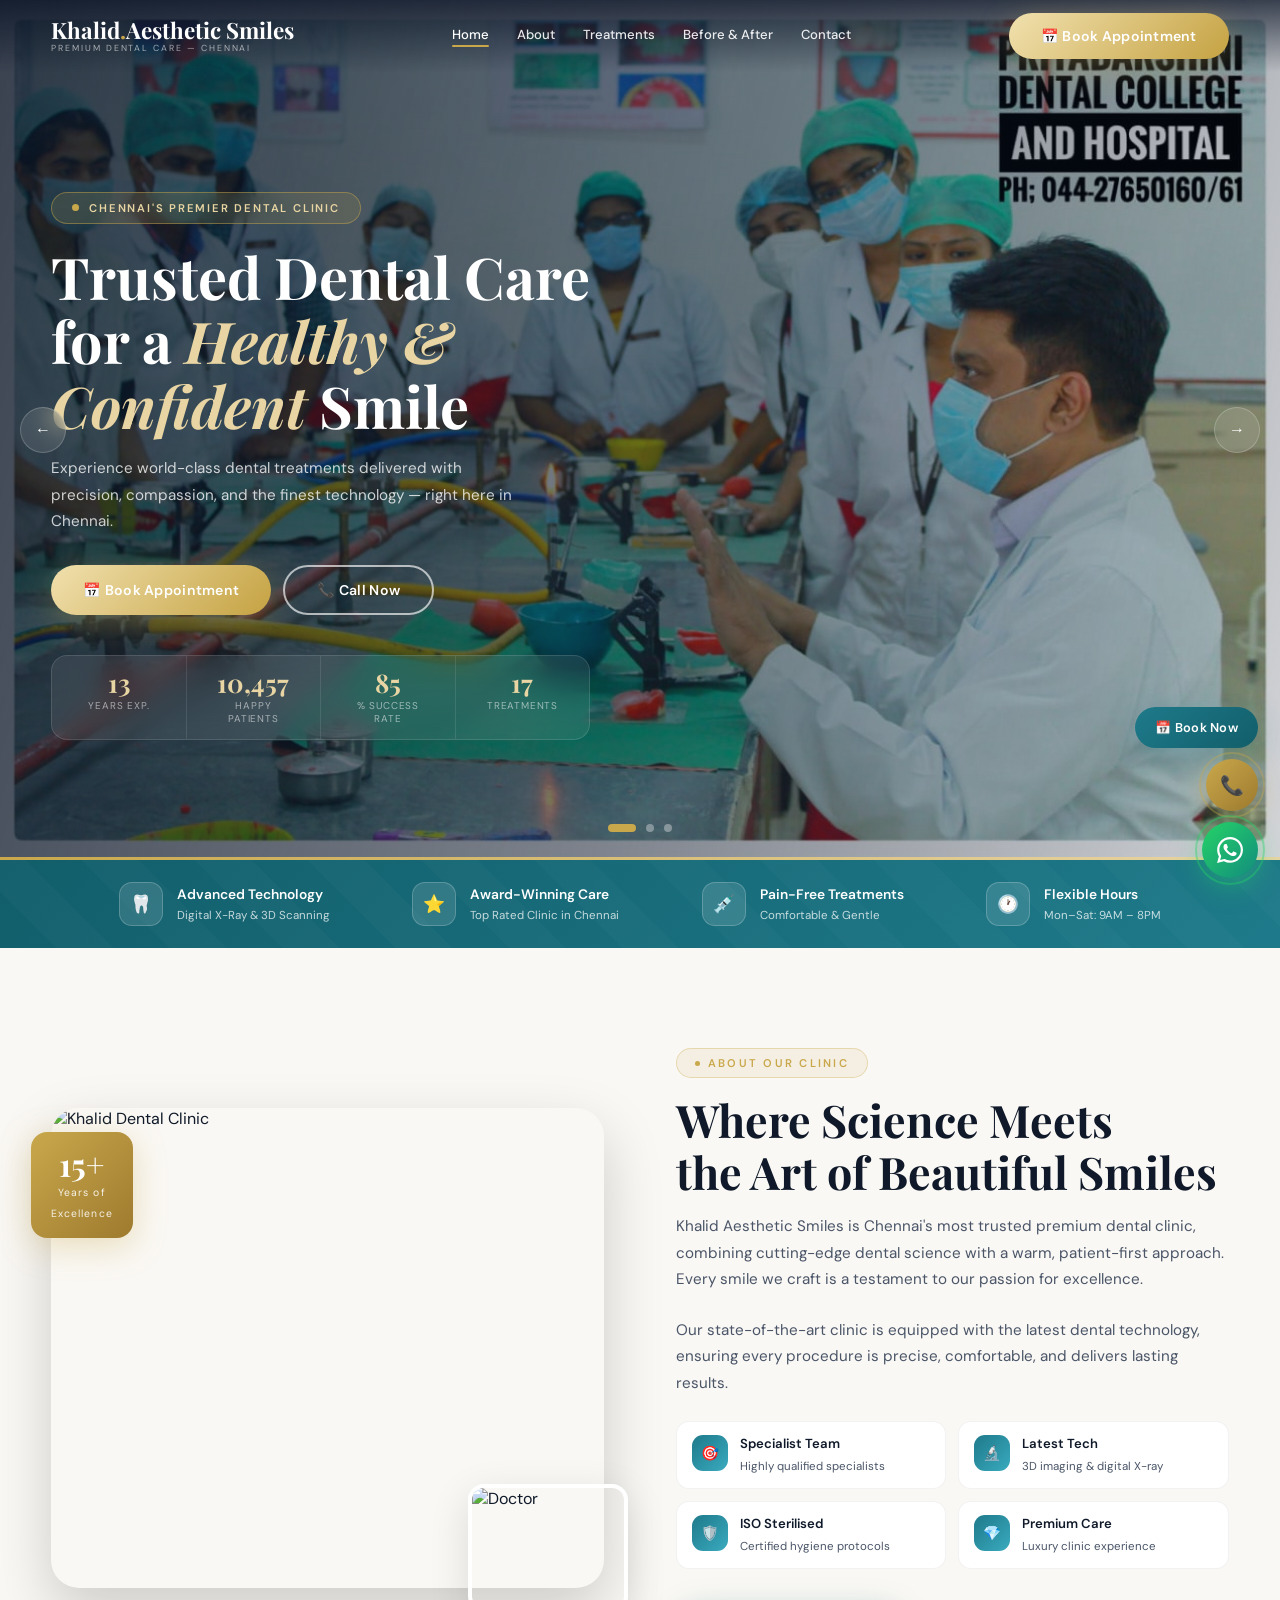
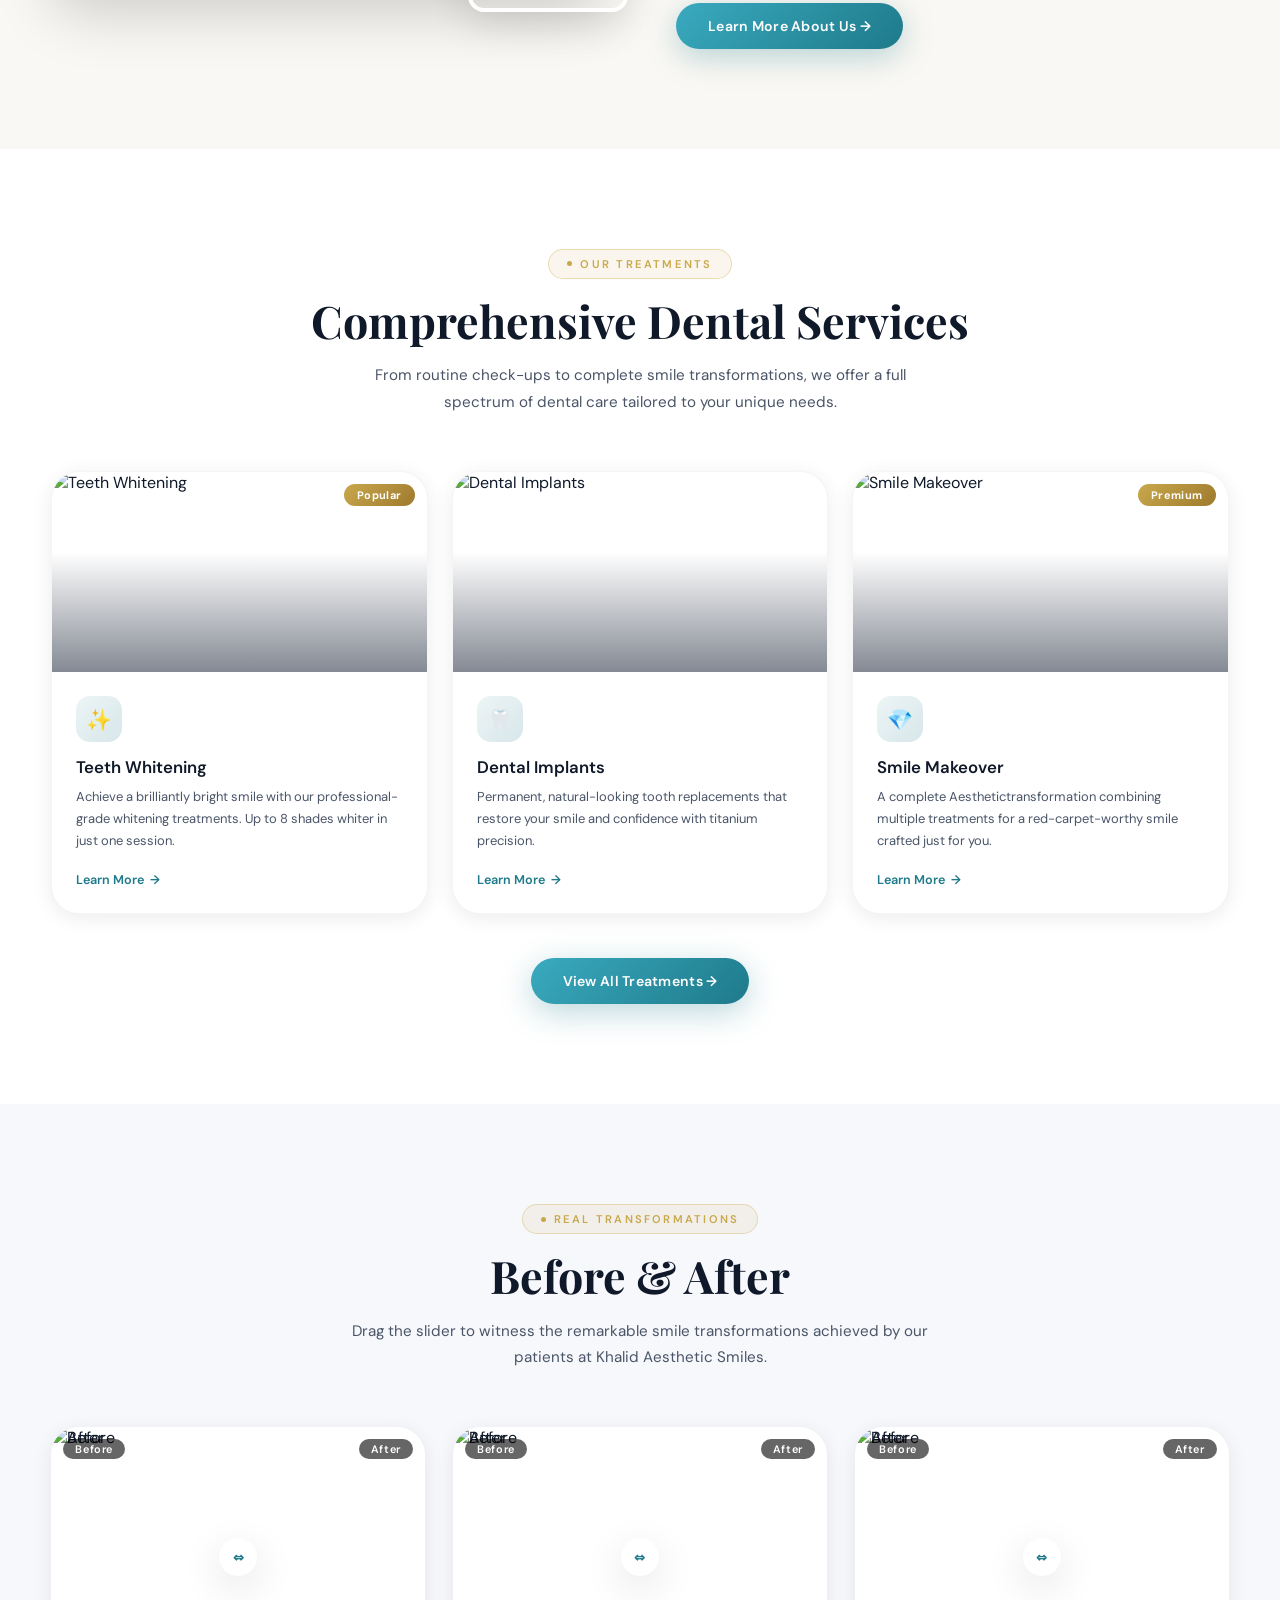
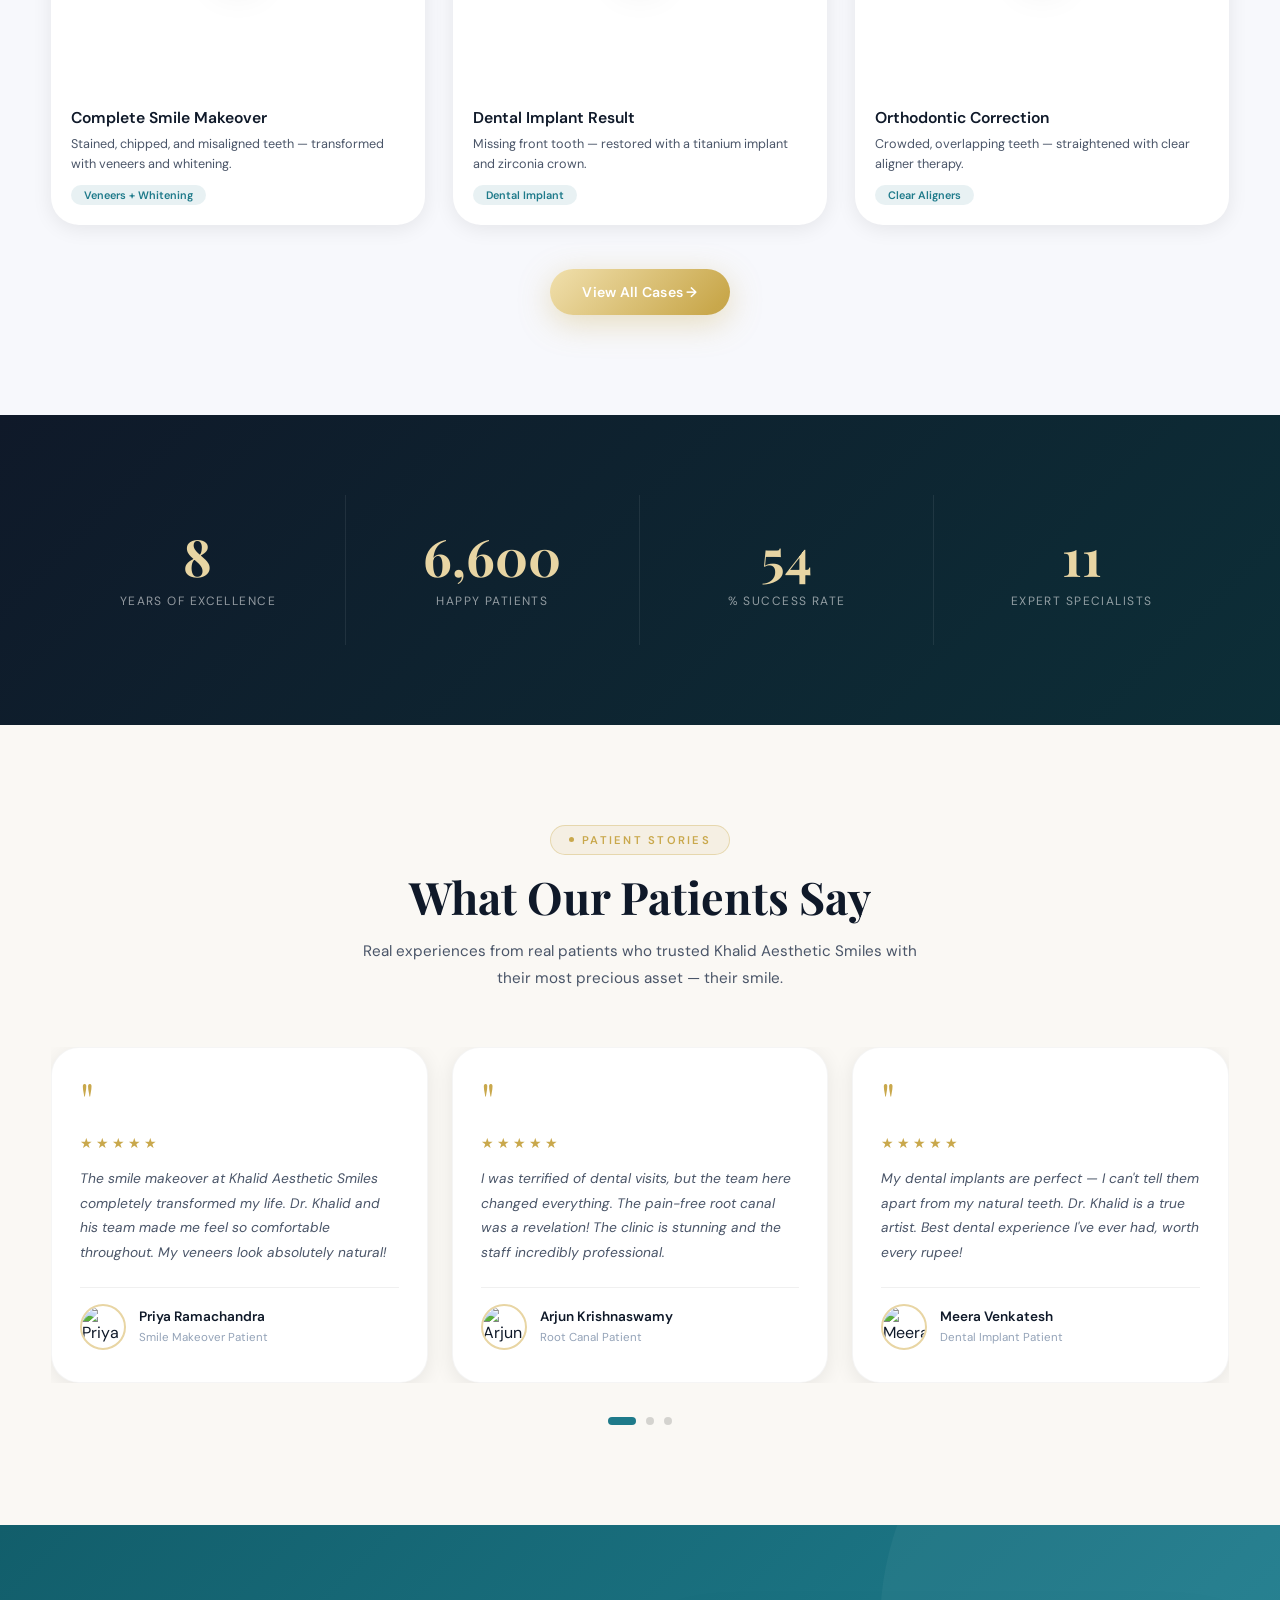
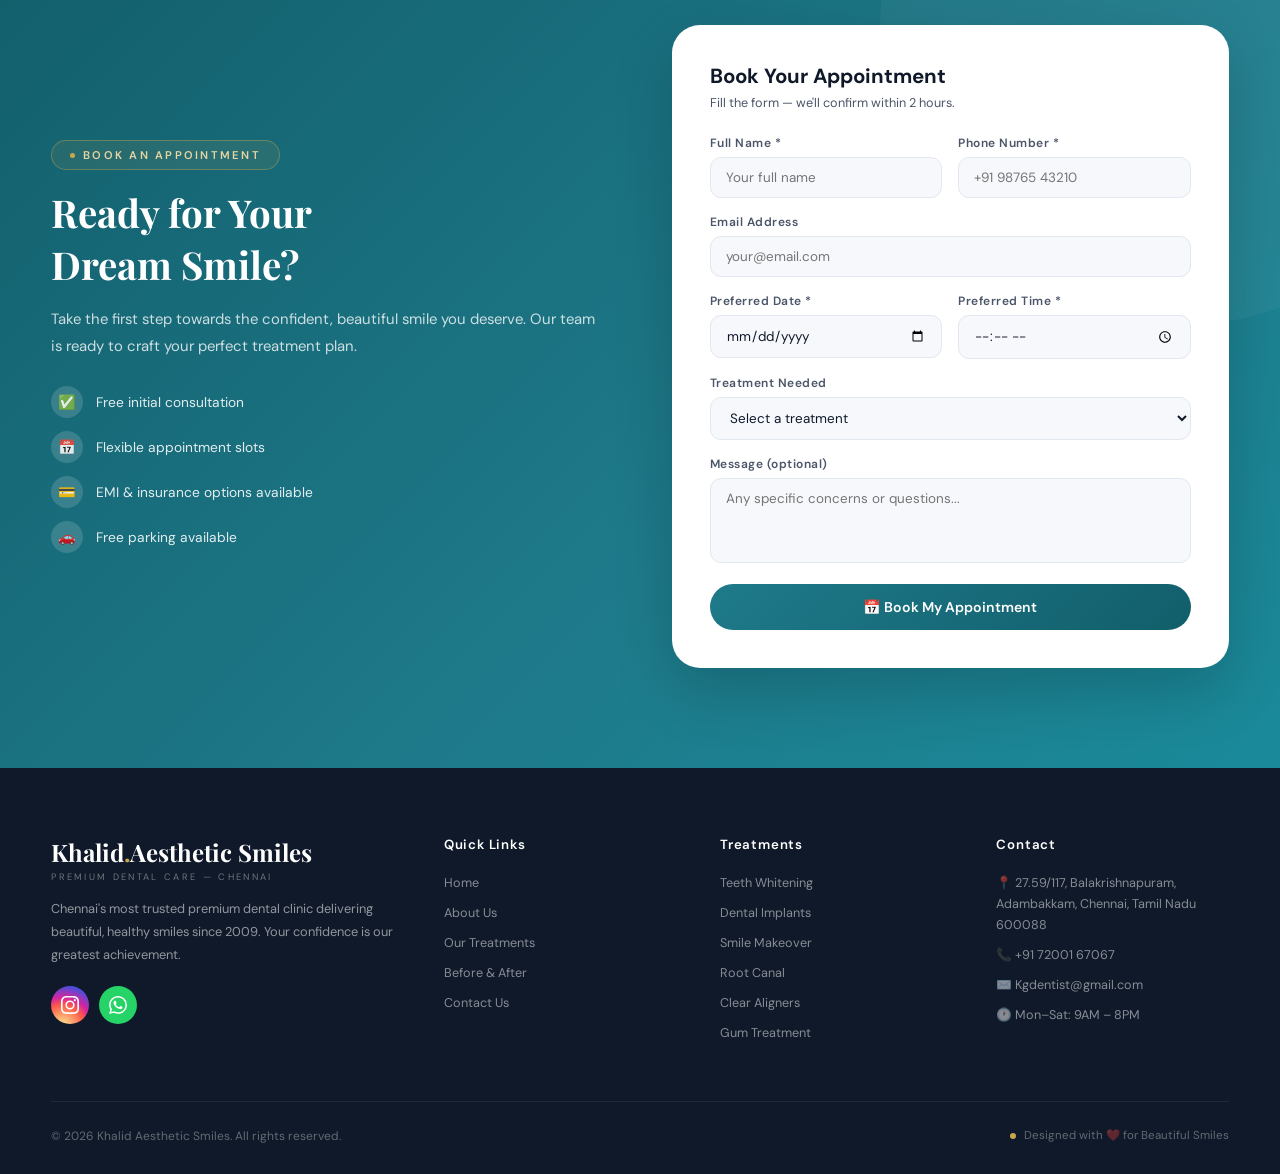
==== commit b2a609db: "Updated website design" ====
--- a/pages/index.html
+++ b/pages/index.html
@@ -3,8 +3,8 @@
 <head>
 <meta charset="UTF-8">
 <meta name="viewport" content="width=device-width, initial-scale=1.0">
-<title>Khalid Esthetic Smiles | Premium Dental Care – Chennai</title>
-<meta name="description" content="Khalid Esthetic Smiles – Chennai's trusted premium dental clinic. Teeth whitening, implants, smile makeovers, braces, root canals & more.">
+<title>Khalid Aesthetic Smiles | Premium Dental Care – Chennai</title>
+<meta name="description" content="Khalid Aesthetic Smiles – Chennai's trusted premium dental clinic. Teeth whitening, implants, smile makeovers, braces, root canals & more.">
 <link rel="preconnect" href="https://fonts.googleapis.com">
 <link href="https://fonts.googleapis.com/css2?family=Playfair+Display:ital,wght@0,400;0,600;0,700;1,400;1,600&family=DM+Sans:wght@300;400;500;600&display=swap" rel="stylesheet">
 <link rel="stylesheet" href="../css/style.css">
@@ -16,7 +16,7 @@
   <div class="container">
     <div class="nav-inner">
       <a class="logo" href="../index.html">
-        <span class="logo-main">Khalid<span class="logo-dot">.</span>Esthetic Smiles</span>
+        <span class="logo-main">Khalid<span class="logo-dot">.</span>Aesthetic Smiles</span>
         <span class="logo-sub">Premium Dental Care — Chennai</span>
       </a>
       <div class="nav-links">
@@ -148,7 +148,7 @@
           <img src="https://images.unsplash.com/photo-1609840114035-3c981b782dfe?w=900&q=85" alt="Khalid Dental Clinic">
         </div>
         <div class="about-img-float">
-          <img src="https://images.unsplash.com/photo-1622253692010-333f2da6031d?w=300&q=80" alt="Doctor">
+          <img src="img/doctor.jpg" alt="Doctor">
         </div>
         <div class="about-badge-float">
           <strong>15+</strong>
@@ -158,7 +158,7 @@
       <div class="about-text reveal-right">
         <div class="section-tag">About Our Clinic</div>
         <h2 class="section-title">Where Science Meets<br>the Art of Beautiful Smiles</h2>
-        <p class="section-sub">Khalid Esthetic Smiles is Chennai's most trusted premium dental clinic, combining cutting-edge dental science with a warm, patient-first approach. Every smile we craft is a testament to our passion for excellence.</p>
+        <p class="section-sub">Khalid Aesthetic Smiles is Chennai's most trusted premium dental clinic, combining cutting-edge dental science with a warm, patient-first approach. Every smile we craft is a testament to our passion for excellence.</p>
         <p class="section-sub" style="margin-top:14px">Our state-of-the-art clinic is equipped with the latest dental technology, ensuring every procedure is precise, comfortable, and delivers lasting results.</p>
         <div class="about-features">
           <div class="about-feat"><div class="feat-icon">🎯</div><div class="feat-text"><strong>Specialist Team</strong><span>Highly qualified specialists</span></div></div>
@@ -217,7 +217,7 @@
         <div class="service-body">
           <div class="service-icon">💎</div>
           <h3>Smile Makeover</h3>
-          <p>A complete aesthetic transformation combining multiple treatments for a red-carpet-worthy smile crafted just for you.</p>
+          <p>A complete Aesthetictransformation combining multiple treatments for a red-carpet-worthy smile crafted just for you.</p>
           <a class="learn-more" href="pages/treatments.html">Learn More <span>→</span></a>
         </div>
       </div>
@@ -234,7 +234,7 @@
     <div class="ba-header">
       <div class="section-tag reveal">Real Transformations</div>
       <h2 class="section-title reveal d1">Before &amp; After</h2>
-      <p class="section-sub reveal d2">Drag the slider to witness the remarkable smile transformations achieved by our patients at Khalid Esthetic Smiles.</p>
+      <p class="section-sub reveal d2">Drag the slider to witness the remarkable smile transformations achieved by our patients at Khalid Aesthetic Smiles.</p>
     </div>
     <div class="ba-grid">
       <div class="ba-card reveal d1">
@@ -292,14 +292,14 @@
     <div class="test-header">
       <div class="section-tag reveal">Patient Stories</div>
       <h2 class="section-title reveal d1">What Our Patients Say</h2>
-      <p class="section-sub reveal d2">Real experiences from real patients who trusted Khalid Esthetic Smiles with their most precious asset — their smile.</p>
+      <p class="section-sub reveal d2">Real experiences from real patients who trusted Khalid Aesthetic Smiles with their most precious asset — their smile.</p>
     </div>
     <div class="test-slider-wrap">
       <div class="test-track" id="testTrack">
         <div class="test-card">
           <div class="test-quote-icon">"</div>
           <div class="test-stars">★★★★★</div>
-          <p class="test-text">The smile makeover at Khalid Esthetic Smiles completely transformed my life. Dr. Khalid and his team made me feel so comfortable throughout. My veneers look absolutely natural!</p>
+          <p class="test-text">The smile makeover at Khalid Aesthetic Smiles completely transformed my life. Dr. Khalid and his team made me feel so comfortable throughout. My veneers look absolutely natural!</p>
           <div class="test-author"><div class="test-avatar"><img src="https://images.unsplash.com/photo-1438761681033-6461ffad8d80?w=100&q=80" alt="Priya"></div><div class="test-name"><strong>Priya Ramachandra</strong><span>Smile Makeover Patient</span></div></div>
         </div>
         <div class="test-card">
@@ -317,7 +317,7 @@
         <div class="test-card">
           <div class="test-quote-icon">"</div>
           <div class="test-stars">★★★★★</div>
-          <p class="test-text">Clear aligners from Khalid Esthetic Smiles gave me the straight smile I always wanted — without anyone knowing I was wearing them! Fantastic results in 10 months.</p>
+          <p class="test-text">Clear aligners from Khalid Aesthetic Smiles gave me the straight smile I always wanted — without anyone knowing I was wearing them! Fantastic results in 10 months.</p>
           <div class="test-author"><div class="test-avatar"><img src="https://images.unsplash.com/photo-1507003211169-0a1dd7228f2d?w=100&q=80" alt="Karthik"></div><div class="test-name"><strong>Karthik Sundaram</strong><span>Clear Aligner Patient</span></div></div>
         </div>
         <div class="test-card">
@@ -380,7 +380,7 @@
         <div class="success-msg" id="apptSuccess">
           <div class="check">🎉</div>
           <h4>Appointment Booked!</h4>
-          <p>We'll confirm via WhatsApp or call within 2 hours. See you at Khalid Esthetic Smiles!</p>
+          <p>We'll confirm via WhatsApp or call within 2 hours. See you at Khalid Aesthetic Smiles!</p>
         </div>
       </div>
     </div>
@@ -392,14 +392,33 @@
   <div class="container">
     <div class="footer-grid">
       <div class="footer-brand">
-        <div class="flogo">Khalid<span style="color:var(--gold)">.</span>Esthetic Smiles</div>
+        <div class="flogo">Khalid<span style="color:var(--gold)">.</span>Aesthetic Smiles</div>
         <div style="font-size:0.58rem;letter-spacing:0.25em;text-transform:uppercase;color:rgba(255,255,255,0.4);margin-top:3px">Premium Dental Care — Chennai</div>
         <p class="footer-about">Chennai's most trusted premium dental clinic delivering beautiful, healthy smiles since 2009. Your confidence is our greatest achievement.</p>
         <div class="footer-socials">
-          <a class="social-btn" href="#" title="Facebook">f</a>
-          <a class="social-btn" href="#" title="Instagram">📷</a>
-          <a class="social-btn" href="#" title="YouTube">▶</a>
-          <a class="social-btn" href="#" title="LinkedIn">in</a>
+
+          <!-- Instagram -->
+          <a class="social-btn"
+             href="https://www.instagram.com/p/CdljJzKphiCOwYmMD8jXMfWn1735ptNI5swkLY0/?igsh=ZG9wZ2s3dXRranZs"
+             target="_blank" rel="noopener noreferrer" title="Instagram"
+             style="background:radial-gradient(circle at 30% 107%,#fdf497 0%,#fd5949 45%,#d6249f 60%,#285AEB 90%);border:none;">
+            <svg width="18" height="18" viewBox="0 0 24 24" fill="white" xmlns="http://www.w3.org/2000/svg">
+              <path d="M12 2.163c3.204 0 3.584.012 4.85.07 1.366.062 2.633.334 3.608 1.308.975.975 1.246 2.242 1.308 3.608.058 1.266.07 1.646.07 4.85s-.012 3.584-.07 4.85c-.062 1.366-.334 2.633-1.308 3.608-.975.975-2.242 1.246-3.608 1.308-1.266.058-1.646.07-4.85.07s-3.584-.012-4.85-.07c-1.366-.062-2.633-.334-3.608-1.308-.975-.975-1.246-2.242-1.308-3.608C2.175 15.584 2.163 15.204 2.163 12s.012-3.584.07-4.85c.062-1.366.334-2.633 1.308-3.608C4.516 2.497 5.783 2.226 7.149 2.163 8.415 2.105 8.796 2.163 12 2.163zm0-2.163C8.741 0 8.333.014 7.053.072 5.197.157 3.355.673 2.014 2.014.673 3.355.157 5.197.072 7.053.014 8.333 0 8.741 0 12c0 3.259.014 3.668.072 4.948.085 1.856.601 3.698 1.942 5.038 1.341 1.341 3.183 1.857 5.038 1.942C8.333 23.986 8.741 24 12 24s3.668-.014 4.948-.072c1.856-.085 3.698-.601 5.038-1.942 1.341-1.341 1.857-3.183 1.942-5.038C23.986 15.668 24 15.259 24 12s-.014-3.668-.072-4.948c-.085-1.856-.601-3.698-1.942-5.038C20.646.673 18.803.157 16.948.072 15.668.014 15.259 0 12 0z"/>
+              <path d="M12 5.838a6.162 6.162 0 1 0 0 12.324 6.162 6.162 0 0 0 0-12.324zm0 10.162a4 4 0 1 1 0-8 4 4 0 0 1 0 8z"/>
+              <circle cx="18.406" cy="5.594" r="1.44"/>
+            </svg>
+          </a>
+
+          <!-- WhatsApp -->
+          <a class="social-btn"
+             href="https://wa.me/917200167067"
+             target="_blank" rel="noopener noreferrer" title="WhatsApp"
+             style="background:#25D366;border:none;">
+            <svg width="18" height="18" viewBox="0 0 24 24" fill="white" xmlns="http://www.w3.org/2000/svg">
+              <path d="M17.472 14.382c-.297-.149-1.758-.867-2.03-.967-.273-.099-.471-.148-.67.15-.197.297-.767.966-.94 1.164-.173.199-.347.223-.644.075-.297-.15-1.255-.463-2.39-1.475-.883-.788-1.48-1.761-1.653-2.059-.173-.297-.018-.458.13-.606.134-.133.298-.347.446-.52.149-.174.198-.298.298-.497.099-.198.05-.371-.025-.52-.075-.149-.669-1.612-.916-2.207-.242-.579-.487-.5-.669-.51-.173-.008-.371-.01-.57-.01-.198 0-.52.074-.792.372-.272.297-1.04 1.016-1.04 2.479 0 1.462 1.065 2.875 1.213 3.074.149.198 2.096 3.2 5.077 4.487.709.306 1.262.489 1.694.625.712.227 1.36.195 1.871.118.571-.085 1.758-.719 2.006-1.413.248-.694.248-1.289.173-1.413-.074-.124-.272-.198-.57-.347zm-5.421 7.403h-.004a9.87 9.87 0 0 1-5.031-1.378l-.361-.214-3.741.982.998-3.648-.235-.374a9.86 9.86 0 0 1-1.51-5.26c.001-5.45 4.436-9.884 9.888-9.884 2.64 0 5.122 1.03 6.988 2.898a9.825 9.825 0 0 1 2.893 6.994c-.003 5.45-4.437 9.884-9.885 9.884zm8.413-18.297A11.815 11.815 0 0 0 12.05 0C5.495 0 .16 5.335.157 11.892c0 2.096.547 4.142 1.588 5.945L.057 24l6.305-1.654a11.882 11.882 0 0 0 5.683 1.448h.005c6.554 0 11.89-5.335 11.893-11.893a11.821 11.821 0 0 0-3.48-8.413z"/>
+            </svg>
+          </a>
+
         </div>
       </div>
       <div class="footer-col">
@@ -427,14 +446,14 @@
         <h4>Contact</h4>
         <ul>
           <li><a href="#">📍 27.59/117, Balakrishnapuram, Adambakkam, Chennai, Tamil Nadu 600088</a></li>
-          <li><a href="tel:+919876543210">📞 +91 98765 43210</a></li>
-          <li><a href="mailto:Kgdentist@gmail.com ">✉️ Kgdentist@gmail.com </a></li>
+          <li><a href="tel:+917200167067">📞 +91 72001 67067</a></li>
+          <li><a href="mailto:Kgdentist@gmail.com">✉️ Kgdentist@gmail.com</a></li>
           <li><a href="#">🕐 Mon–Sat: 9AM – 8PM</a></li>
         </ul>
       </div>
     </div>
     <div class="footer-bottom">
-      <div class="footer-copy">© 2025 Khalid Esthetic Smiles. All rights reserved.</div>
+      <div class="footer-copy">© 2026 Khalid Aesthetic Smiles. All rights reserved.</div>
       <div class="footer-badge"><div class="gold-dot"></div>Designed with ❤️ for Beautiful Smiles</div>
     </div>
   </div>
@@ -445,12 +464,14 @@
   <button class="float-book" onclick="scrollToAppt()">📅 Book Now</button>
   <div class="float-call-wrap">
     <span class="float-tooltip">Call Us</span>
-    <a class="float-call" href="tel:+919876543210" title="Call Us">📞</a>
+    <a class="float-call" href="tel:+917200167067" title="Call Us">📞</a>
   </div>
   <div class="float-wa-wrap">
     <span class="float-tooltip">WhatsApp Us</span>
-    <a class="float-wa" href="https://wa.me/919876543210" target="_blank" title="WhatsApp Us">
-      <svg width="26" height="26" viewBox="0 0 24 24" fill="white"><path d="M17.472 14.382c-.297-.149-1.758-.867-2.03-.967-.273-.099-.471-.148-.67.15-.197.297-.767.966-.94 1.164-.173.199-.347.223-.644.075-.297-.15-1.255-.463-2.39-1.475-.883-.788-1.48-1.761-1.653-2.059-.173-.297-.018-.458.13-.606.134-.133.298-.347.446-.52.149-.174.198-.298.298-.497.099-.198.05-.371-.025-.52-.075-.149-.669-1.612-.916-2.207-.242-.579-.487-.5-.669-.51-.173-.008-.371-.01-.57-.01-.198 0-.52.074-.792.372-.272.297-1.04 1.016-1.04 2.479 0 1.462 1.065 2.875 1.213 3.074.149.198 2.096 3.2 5.077 4.487.709.306 1.262.489 1.694.625.712.227 1.36.195 1.871.118.571-.085 1.758-.719 2.006-1.413.248-.694.248-1.289.173-1.413-.074-.124-.272-.198-.57-.347z"/><path d="M12 0C5.373 0 0 5.373 0 12c0 2.114.548 4.103 1.508 5.836L.057 23.293a.5.5 0 00.607.65l5.674-1.484A11.945 11.945 0 0012 24c6.627 0 12-5.373 12-12S18.627 0 12 0zm0 21.818a9.794 9.794 0 01-4.964-1.349l-.356-.212-3.668.96.977-3.572-.232-.368A9.818 9.818 0 012.182 12C2.182 6.578 6.578 2.182 12 2.182S21.818 6.578 21.818 12 17.422 21.818 12 21.818z"/></svg>
+    <a class="float-wa" href="https://wa.me/917200167067" target="_blank" rel="noopener noreferrer" title="WhatsApp Us">
+      <svg width="26" height="26" viewBox="0 0 24 24" fill="white" xmlns="http://www.w3.org/2000/svg">
+        <path d="M17.472 14.382c-.297-.149-1.758-.867-2.03-.967-.273-.099-.471-.148-.67.15-.197.297-.767.966-.94 1.164-.173.199-.347.223-.644.075-.297-.15-1.255-.463-2.39-1.475-.883-.788-1.48-1.761-1.653-2.059-.173-.297-.018-.458.13-.606.134-.133.298-.347.446-.52.149-.174.198-.298.298-.497.099-.198.05-.371-.025-.52-.075-.149-.669-1.612-.916-2.207-.242-.579-.487-.5-.669-.51-.173-.008-.371-.01-.57-.01-.198 0-.52.074-.792.372-.272.297-1.04 1.016-1.04 2.479 0 1.462 1.065 2.875 1.213 3.074.149.198 2.096 3.2 5.077 4.487.709.306 1.262.489 1.694.625.712.227 1.36.195 1.871.118.571-.085 1.758-.719 2.006-1.413.248-.694.248-1.289.173-1.413-.074-.124-.272-.198-.57-.347zm-5.421 7.403h-.004a9.87 9.87 0 0 1-5.031-1.378l-.361-.214-3.741.982.998-3.648-.235-.374a9.86 9.86 0 0 1-1.51-5.26c.001-5.45 4.436-9.884 9.888-9.884 2.64 0 5.122 1.03 6.988 2.898a9.825 9.825 0 0 1 2.893 6.994c-.003 5.45-4.437 9.884-9.885 9.884zm8.413-18.297A11.815 11.815 0 0 0 12.05 0C5.495 0 .16 5.335.157 11.892c0 2.096.547 4.142 1.588 5.945L.057 24l6.305-1.654a11.882 11.882 0 0 0 5.683 1.448h.005c6.554 0 11.89-5.335 11.893-11.893a11.821 11.821 0 0 0-3.48-8.413z"/>
+      </svg>
     </a>
   </div>
 </div>
--- a/css/style.css
+++ b/css/style.css
@@ -1,5 +1,5 @@
 /* ══════════════════════════════════════════════
-   KHALID ESTHETIC SMILES — MASTER STYLESHEET
+   KHALID Aesthetic SMILES — MASTER STYLESHEET
    ══════════════════════════════════════════════ */
 
 @import url('https://fonts.googleapis.com/css2?family=Playfair+Display:ital,wght@0,400;0,600;0,700;1,400;1,600&family=DM+Sans:wght@300;400;500;600&family=DM+Serif+Display:ital@0;1&display=swap');
@@ -182,9 +182,9 @@
   background:linear-gradient(105deg,rgba(8,18,36,0.80) 0%,rgba(8,18,36,0.52) 55%,rgba(8,18,36,0.18) 100%);
 }
 
-.slide-1 .slide-bg { background-image:url('https://images.unsplash.com/photo-1606811971618-4486d14f3f99?w=1800&q=90'); }
-.slide-2 .slide-bg { background-image:url('https://images.unsplash.com/photo-1629909615184-74f495363b67?w=1800&q=90'); }
-.slide-3 .slide-bg { background-image:url('https://images.unsplash.com/photo-1588776814546-1ffcf47267a5?w=1800&q=90'); }
+.slide-1 .slide-bg { background-image:url('../img/banner_image1.jpg'); }
+.slide-2 .slide-bg { background-image:url('../img/banner_image2.jpg'); }
+.slide-3 .slide-bg { background-image:url('../img/banner_image1.jpg'); }
 
 /* ✅ Hero Content — properly spaced below navbar */
 .hero-content {
